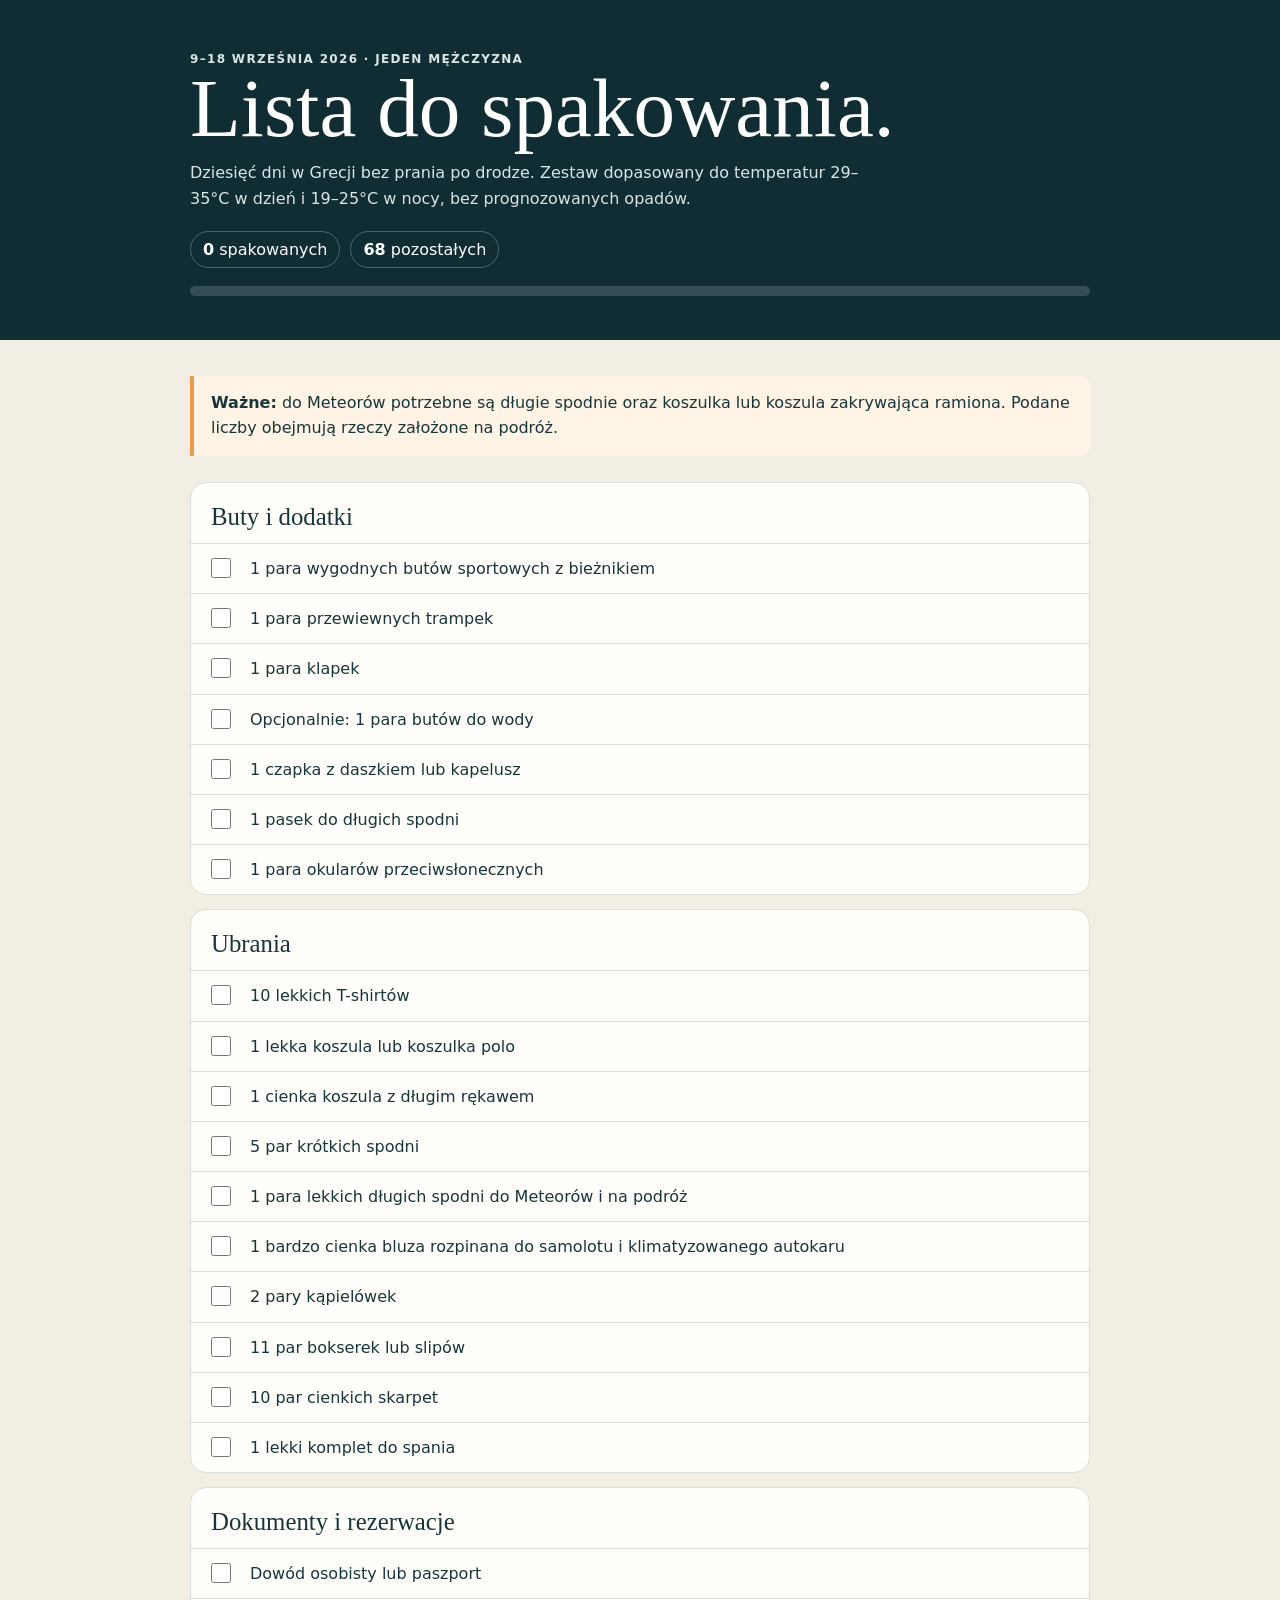
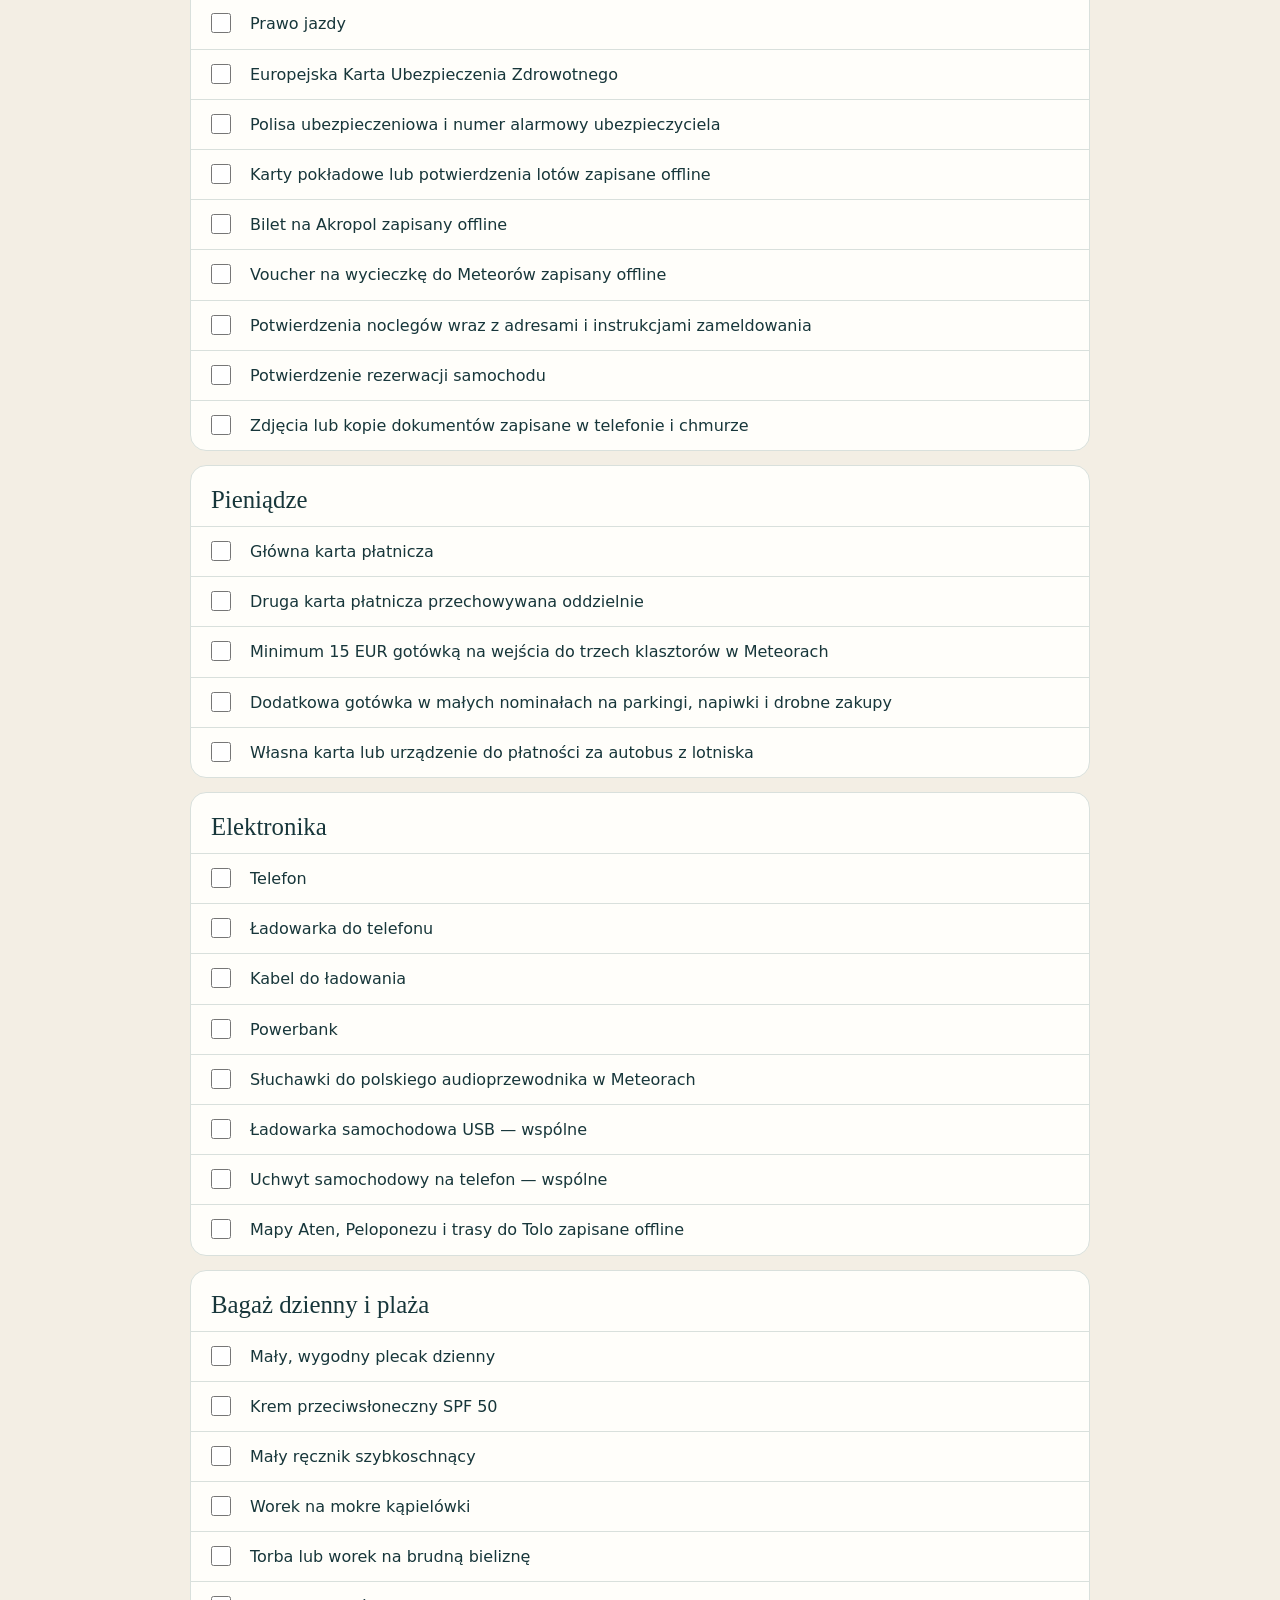
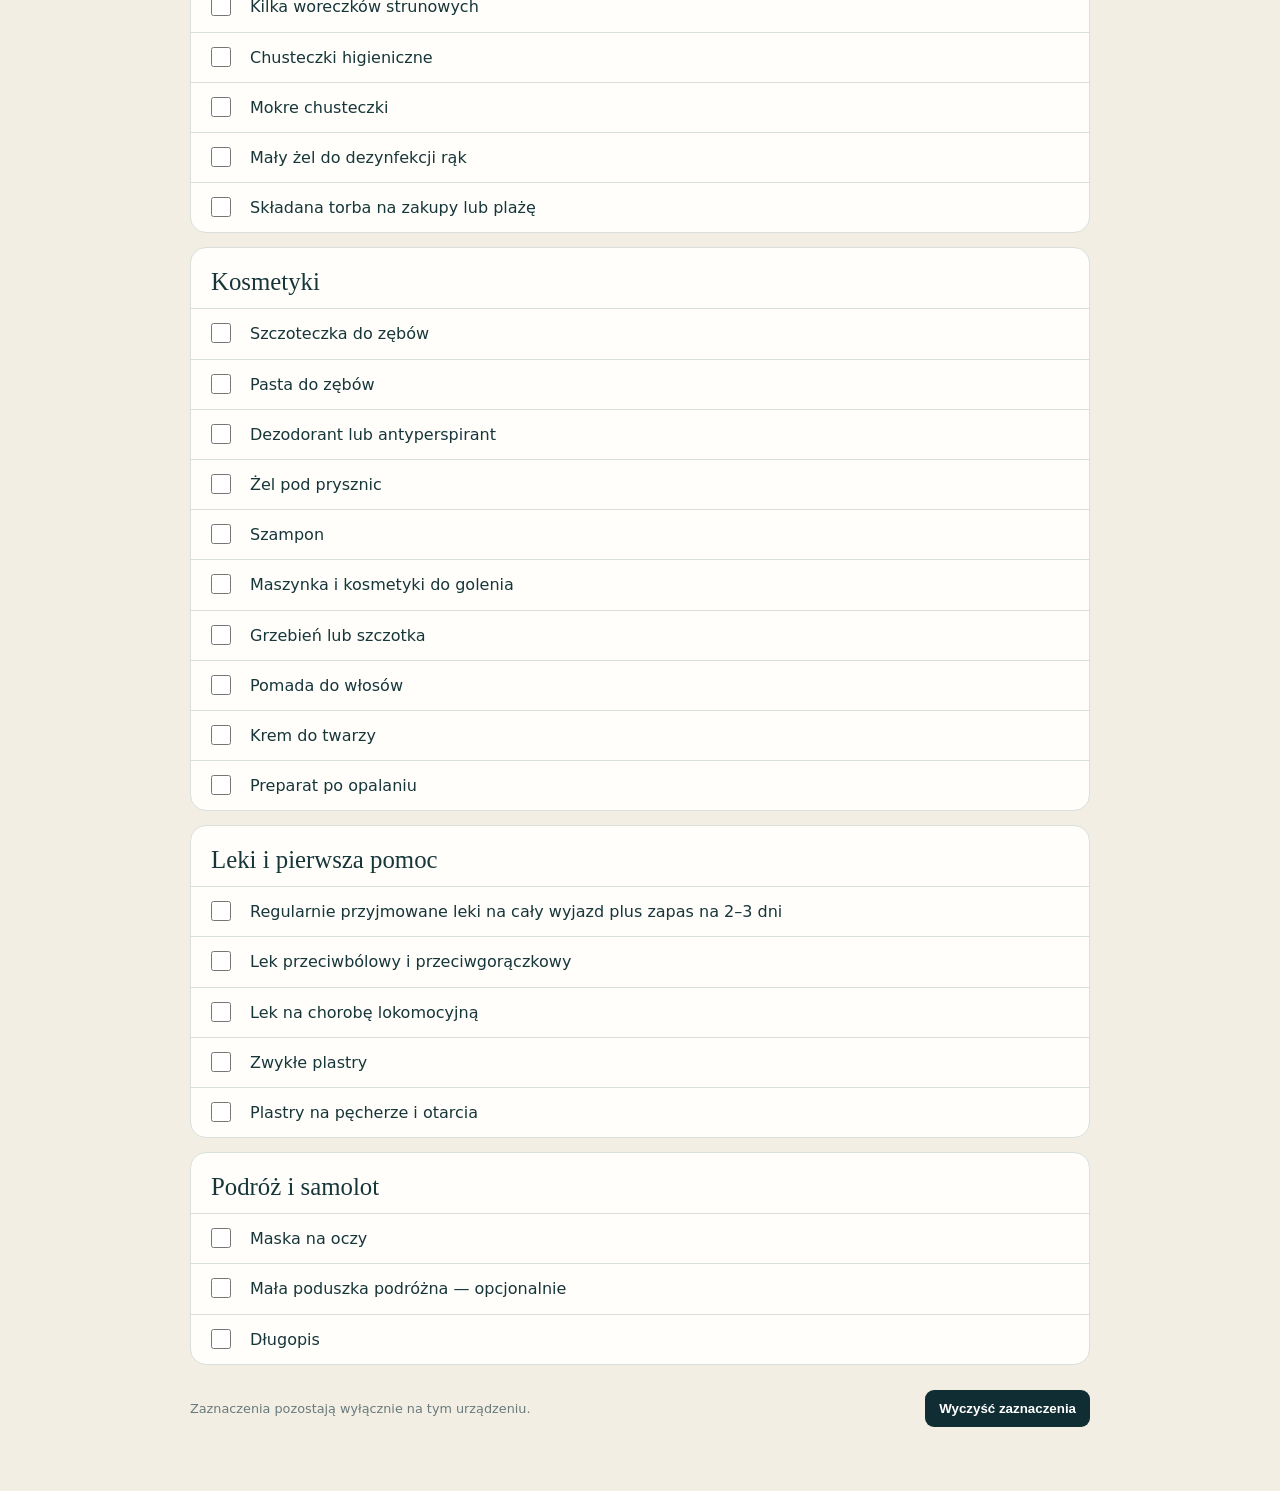
==== checklist/index.html @ 5fe6fc9a "Add private packing checklist" ====
<!doctype html>
<html lang="pl">
<head>
  <meta charset="utf-8">
  <meta name="viewport" content="width=device-width,initial-scale=1">
  <meta name="robots" content="noindex,nofollow,noarchive">
  <meta name="description" content="Prywatna checklista bagażu na podróż do Grecji we wrześniu 2026.">
  <title>Lista do spakowania | Grecja 2026</title>
  <style>
    :root{--navy:#102d33;--sea:#176f7c;--sand:#f3eee4;--sun:#ed9b45;--ink:#17363a;--muted:#687a7c;--white:#fffefa;--line:#d9e0dc;font-family:Inter,ui-sans-serif,system-ui,-apple-system,"Segoe UI",sans-serif;color:var(--ink);background:var(--sand)}
    *{box-sizing:border-box}
    body{margin:0;background:var(--sand)}
    .wrap{width:min(900px,calc(100% - 32px));margin:auto}
    .top{background:var(--navy);color:white;padding:50px 0 44px}
    .eyebrow{margin:0 0 10px;color:#bcd5d6;font-size:.75rem;font-weight:850;letter-spacing:.11em;text-transform:uppercase}
    .top h1{margin:0 0 12px;font:clamp(2.6rem,7vw,5.2rem)/.95 Georgia,serif}
    .top p{max-width:690px;margin:0;color:#d8e6e5;line-height:1.6}
    .summary{display:flex;gap:10px;flex-wrap:wrap;margin-top:20px}
    .pill{border:1px solid #ffffff44;border-radius:99px;padding:8px 12px}
    .progress{height:10px;margin-top:18px;overflow:hidden;border-radius:99px;background:#ffffff28}
    .progress span{display:block;width:0;height:100%;background:var(--sun);transition:width .25s}
    main{padding:36px 0 64px}
    .notice{margin-bottom:26px;padding:15px 17px;border-left:4px solid var(--sun);border-radius:0 10px 10px 0;background:#fff4e5;line-height:1.55}
    .group{margin:14px 0;overflow:hidden;border:1px solid var(--line);border-radius:16px;background:var(--white)}
    .group h2{margin:0;padding:20px 20px 12px;font:1.55rem Georgia,serif}
    .task{display:grid;grid-template-columns:28px 1fr;gap:11px;padding:13px 20px;border-top:1px solid var(--line);cursor:pointer}
    .task:hover{background:#f4f7f3}
    .task input{width:20px;height:20px;margin:1px 0 0;accent-color:var(--sea)}
    .task span{line-height:1.45}
    .task:has(input:checked) span{text-decoration:line-through;color:var(--muted)}
    .actions{display:flex;justify-content:space-between;align-items:center;gap:12px;margin-top:25px}
    .button{border:0;border-radius:9px;background:var(--navy);color:white;padding:11px 14px;font-weight:850;cursor:pointer}
    .muted{color:var(--muted);font-size:.8rem}
    @media(max-width:560px){.wrap{width:min(100% - 24px,900px)}.top{padding:38px 0 32px}.task{padding:13px 14px}.group h2{padding-inline:14px}.actions{align-items:flex-start;flex-direction:column}}
    @media print{.top{background:white;color:var(--ink);padding:20px 0}.top p,.progress,.actions,.notice{display:none}.group{break-inside:avoid}.task:has(input:checked) span{text-decoration:none;color:var(--ink)}}
  </style>
</head>
<body>
  <header class="top">
    <div class="wrap">
      <p class="eyebrow">9–18 września 2026 · jeden mężczyzna</p>
      <h1>Lista do spakowania.</h1>
      <p>Dziesięć dni w Grecji bez prania po drodze. Zestaw dopasowany do temperatur 29–35°C w dzień i 19–25°C w nocy, bez prognozowanych opadów.</p>
      <div class="summary" aria-live="polite">
        <span class="pill"><b id="done">0</b> spakowanych</span>
        <span class="pill"><b id="left">0</b> pozostałych</span>
      </div>
      <div class="progress" aria-hidden="true"><span id="bar"></span></div>
    </div>
  </header>
  <main>
    <div class="wrap">
      <div class="notice"><strong>Ważne:</strong> do Meteorów potrzebne są długie spodnie oraz koszulka lub koszula zakrywająca ramiona. Podane liczby obejmują rzeczy założone na podróż.</div>

      <section class="group">
        <h2>Buty i dodatki</h2>
        <label class="task"><input type="checkbox" data-task="shoes-sport"><span>1 para wygodnych butów sportowych z bieżnikiem</span></label>
        <label class="task"><input type="checkbox" data-task="shoes-canvas"><span>1 para przewiewnych trampek</span></label>
        <label class="task"><input type="checkbox" data-task="shoes-flip-flops"><span>1 para klapek</span></label>
        <label class="task"><input type="checkbox" data-task="shoes-water"><span>Opcjonalnie: 1 para butów do wody</span></label>
        <label class="task"><input type="checkbox" data-task="hat"><span>1 czapka z daszkiem lub kapelusz</span></label>
        <label class="task"><input type="checkbox" data-task="belt"><span>1 pasek do długich spodni</span></label>
        <label class="task"><input type="checkbox" data-task="sunglasses"><span>1 para okularów przeciwsłonecznych</span></label>
      </section>

      <section class="group">
        <h2>Ubrania</h2>
        <label class="task"><input type="checkbox" data-task="tshirts"><span>10 lekkich T-shirtów</span></label>
        <label class="task"><input type="checkbox" data-task="shirt-smart"><span>1 lekka koszula lub koszulka polo</span></label>
        <label class="task"><input type="checkbox" data-task="shirt-long"><span>1 cienka koszula z długim rękawem</span></label>
        <label class="task"><input type="checkbox" data-task="shorts"><span>5 par krótkich spodni</span></label>
        <label class="task"><input type="checkbox" data-task="trousers"><span>1 para lekkich długich spodni do Meteorów i na podróż</span></label>
        <label class="task"><input type="checkbox" data-task="sweatshirt"><span>1 bardzo cienka bluza rozpinana do samolotu i klimatyzowanego autokaru</span></label>
        <label class="task"><input type="checkbox" data-task="swimwear"><span>2 pary kąpielówek</span></label>
        <label class="task"><input type="checkbox" data-task="underwear"><span>11 par bokserek lub slipów</span></label>
        <label class="task"><input type="checkbox" data-task="socks"><span>10 par cienkich skarpet</span></label>
        <label class="task"><input type="checkbox" data-task="sleepwear"><span>1 lekki komplet do spania</span></label>
      </section>

      <section class="group">
        <h2>Dokumenty i rezerwacje</h2>
        <label class="task"><input type="checkbox" data-task="identity"><span>Dowód osobisty lub paszport</span></label>
        <label class="task"><input type="checkbox" data-task="driving-license"><span>Prawo jazdy</span></label>
        <label class="task"><input type="checkbox" data-task="ehic"><span>Europejska Karta Ubezpieczenia Zdrowotnego</span></label>
        <label class="task"><input type="checkbox" data-task="insurance"><span>Polisa ubezpieczeniowa i numer alarmowy ubezpieczyciela</span></label>
        <label class="task"><input type="checkbox" data-task="boarding-passes"><span>Karty pokładowe lub potwierdzenia lotów zapisane offline</span></label>
        <label class="task"><input type="checkbox" data-task="acropolis-ticket"><span>Bilet na Akropol zapisany offline</span></label>
        <label class="task"><input type="checkbox" data-task="meteora-voucher"><span>Voucher na wycieczkę do Meteorów zapisany offline</span></label>
        <label class="task"><input type="checkbox" data-task="hotels"><span>Potwierdzenia noclegów wraz z adresami i instrukcjami zameldowania</span></label>
        <label class="task"><input type="checkbox" data-task="car-booking"><span>Potwierdzenie rezerwacji samochodu</span></label>
        <label class="task"><input type="checkbox" data-task="document-copies"><span>Zdjęcia lub kopie dokumentów zapisane w telefonie i chmurze</span></label>
      </section>

      <section class="group">
        <h2>Pieniądze</h2>
        <label class="task"><input type="checkbox" data-task="payment-card"><span>Główna karta płatnicza</span></label>
        <label class="task"><input type="checkbox" data-task="backup-card"><span>Druga karta płatnicza przechowywana oddzielnie</span></label>
        <label class="task"><input type="checkbox" data-task="meteora-cash"><span>Minimum 15 EUR gotówką na wejścia do trzech klasztorów w Meteorach</span></label>
        <label class="task"><input type="checkbox" data-task="extra-cash"><span>Dodatkowa gotówka w małych nominałach na parkingi, napiwki i drobne zakupy</span></label>
        <label class="task"><input type="checkbox" data-task="own-contactless"><span>Własna karta lub urządzenie do płatności za autobus z lotniska</span></label>
      </section>

      <section class="group">
        <h2>Elektronika</h2>
        <label class="task"><input type="checkbox" data-task="phone"><span>Telefon</span></label>
        <label class="task"><input type="checkbox" data-task="phone-charger"><span>Ładowarka do telefonu</span></label>
        <label class="task"><input type="checkbox" data-task="charging-cable"><span>Kabel do ładowania</span></label>
        <label class="task"><input type="checkbox" data-task="powerbank"><span>Powerbank</span></label>
        <label class="task"><input type="checkbox" data-task="headphones"><span>Słuchawki do polskiego audioprzewodnika w Meteorach</span></label>
        <label class="task"><input type="checkbox" data-task="car-charger"><span>Ładowarka samochodowa USB — wspólne</span></label>
        <label class="task"><input type="checkbox" data-task="phone-mount"><span>Uchwyt samochodowy na telefon — wspólne</span></label>
        <label class="task"><input type="checkbox" data-task="offline-maps"><span>Mapy Aten, Peloponezu i trasy do Tolo zapisane offline</span></label>
      </section>

      <section class="group">
        <h2>Bagaż dzienny i plaża</h2>
        <label class="task"><input type="checkbox" data-task="daypack"><span>Mały, wygodny plecak dzienny</span></label>
        <label class="task"><input type="checkbox" data-task="sunscreen"><span>Krem przeciwsłoneczny SPF 50</span></label>
        <label class="task"><input type="checkbox" data-task="quick-dry-towel"><span>Mały ręcznik szybkoschnący</span></label>
        <label class="task"><input type="checkbox" data-task="wet-bag"><span>Worek na mokre kąpielówki</span></label>
        <label class="task"><input type="checkbox" data-task="laundry-bag"><span>Torba lub worek na brudną bieliznę</span></label>
        <label class="task"><input type="checkbox" data-task="zip-bags"><span>Kilka woreczków strunowych</span></label>
        <label class="task"><input type="checkbox" data-task="tissues"><span>Chusteczki higieniczne</span></label>
        <label class="task"><input type="checkbox" data-task="wet-wipes"><span>Mokre chusteczki</span></label>
        <label class="task"><input type="checkbox" data-task="hand-sanitizer"><span>Mały żel do dezynfekcji rąk</span></label>
        <label class="task"><input type="checkbox" data-task="folding-bag"><span>Składana torba na zakupy lub plażę</span></label>
      </section>

      <section class="group">
        <h2>Kosmetyki</h2>
        <label class="task"><input type="checkbox" data-task="toothbrush"><span>Szczoteczka do zębów</span></label>
        <label class="task"><input type="checkbox" data-task="toothpaste"><span>Pasta do zębów</span></label>
        <label class="task"><input type="checkbox" data-task="deodorant"><span>Dezodorant lub antyperspirant</span></label>
        <label class="task"><input type="checkbox" data-task="shower-gel"><span>Żel pod prysznic</span></label>
        <label class="task"><input type="checkbox" data-task="shampoo"><span>Szampon</span></label>
        <label class="task"><input type="checkbox" data-task="shaving"><span>Maszynka i kosmetyki do golenia</span></label>
        <label class="task"><input type="checkbox" data-task="comb"><span>Grzebień lub szczotka</span></label>
        <label class="task"><input type="checkbox" data-task="hair-pomade"><span>Pomada do włosów</span></label>
        <label class="task"><input type="checkbox" data-task="face-cream"><span>Krem do twarzy</span></label>
        <label class="task"><input type="checkbox" data-task="after-sun"><span>Preparat po opalaniu</span></label>
      </section>

      <section class="group">
        <h2>Leki i pierwsza pomoc</h2>
        <label class="task"><input type="checkbox" data-task="regular-medication"><span>Regularnie przyjmowane leki na cały wyjazd plus zapas na 2–3 dni</span></label>
        <label class="task"><input type="checkbox" data-task="painkillers"><span>Lek przeciwbólowy i przeciwgorączkowy</span></label>
        <label class="task"><input type="checkbox" data-task="motion-sickness"><span>Lek na chorobę lokomocyjną</span></label>
        <label class="task"><input type="checkbox" data-task="plasters"><span>Zwykłe plastry</span></label>
        <label class="task"><input type="checkbox" data-task="blister-plasters"><span>Plastry na pęcherze i otarcia</span></label>
      </section>

      <section class="group">
        <h2>Podróż i samolot</h2>
        <label class="task"><input type="checkbox" data-task="eye-mask"><span>Maska na oczy</span></label>
        <label class="task"><input type="checkbox" data-task="travel-pillow"><span>Mała poduszka podróżna — opcjonalnie</span></label>
        <label class="task"><input type="checkbox" data-task="pen"><span>Długopis</span></label>
      </section>

      <div class="actions">
        <span class="muted">Zaznaczenia pozostają wyłącznie na tym urządzeniu.</span>
        <button class="button" id="reset" type="button">Wyczyść zaznaczenia</button>
      </div>
    </div>
  </main>
  <script>
    const boxes=[...document.querySelectorAll('[data-task]')];
    const key='greece-2026-private-packing-v1';
    let saved={};
    try{const parsed=JSON.parse(localStorage.getItem(key)||'{}');if(parsed&&typeof parsed==='object'&&!Array.isArray(parsed))saved=parsed}catch{}
    boxes.forEach(box=>{box.checked=!!saved[box.dataset.task];box.addEventListener('change',save)});
    function save(){saved=Object.fromEntries(boxes.map(box=>[box.dataset.task,box.checked]));try{localStorage.setItem(key,JSON.stringify(saved))}catch{}render()}
    function render(){const done=boxes.filter(box=>box.checked).length;document.querySelector('#done').textContent=done;document.querySelector('#left').textContent=boxes.length-done;document.querySelector('#bar').style.width=`${boxes.length?done/boxes.length*100:0}%`}
    document.querySelector('#reset').addEventListener('click',()=>{if(!confirm('Wyczyścić wszystkie zaznaczenia?'))return;boxes.forEach(box=>box.checked=false);save()});
    render();
  </script>
</body>
</html>
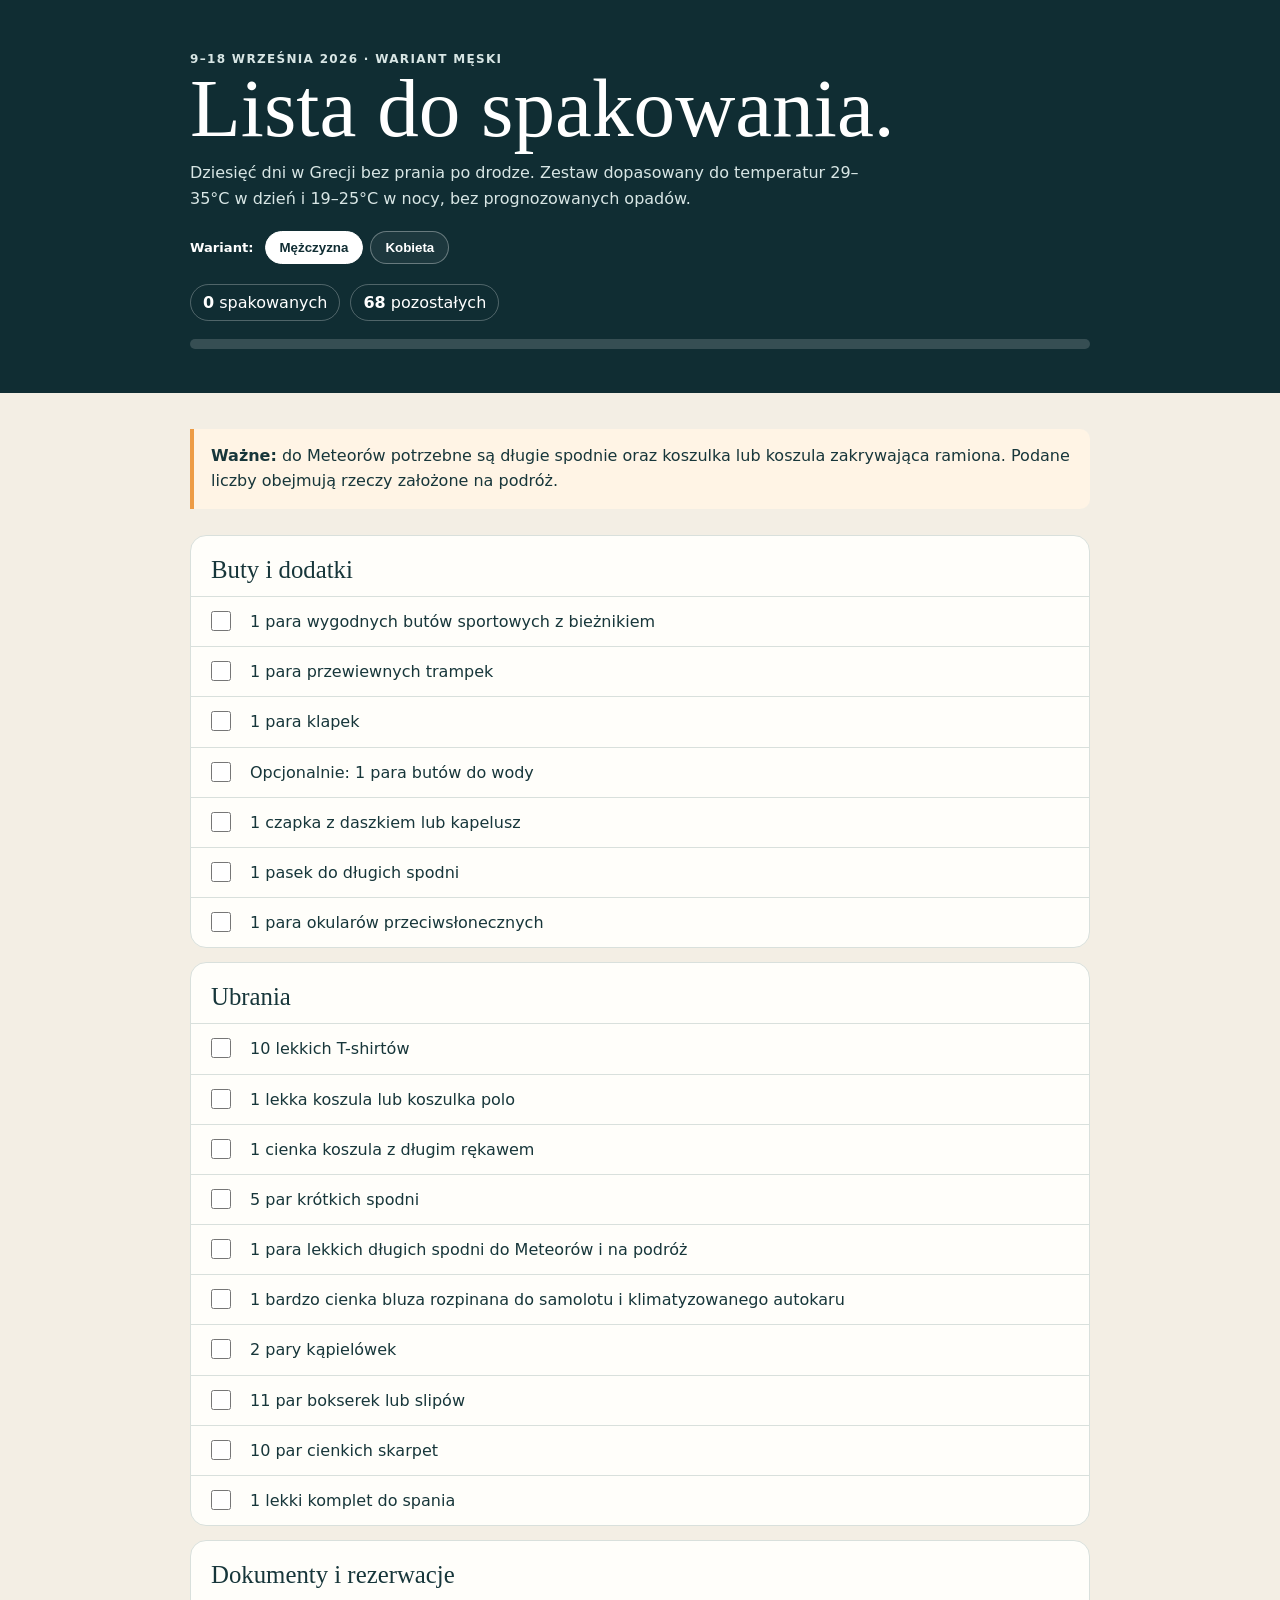
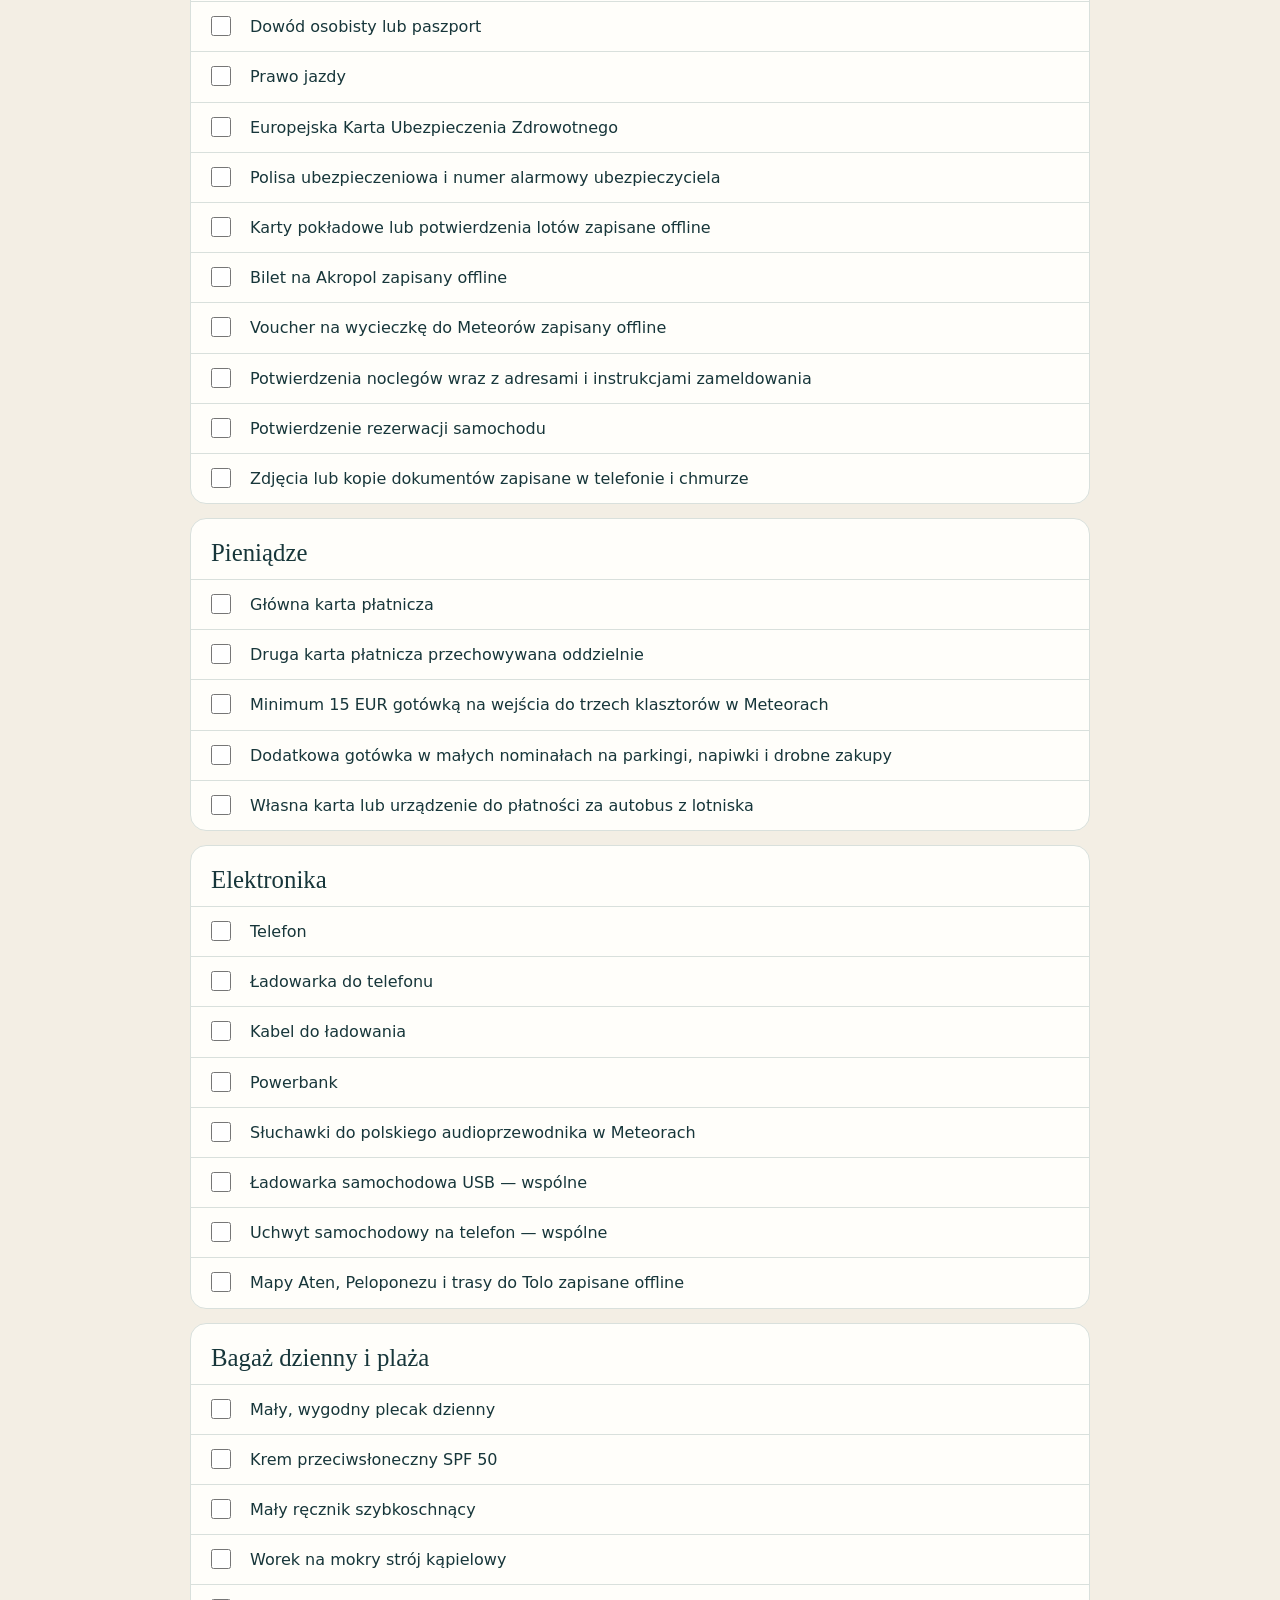
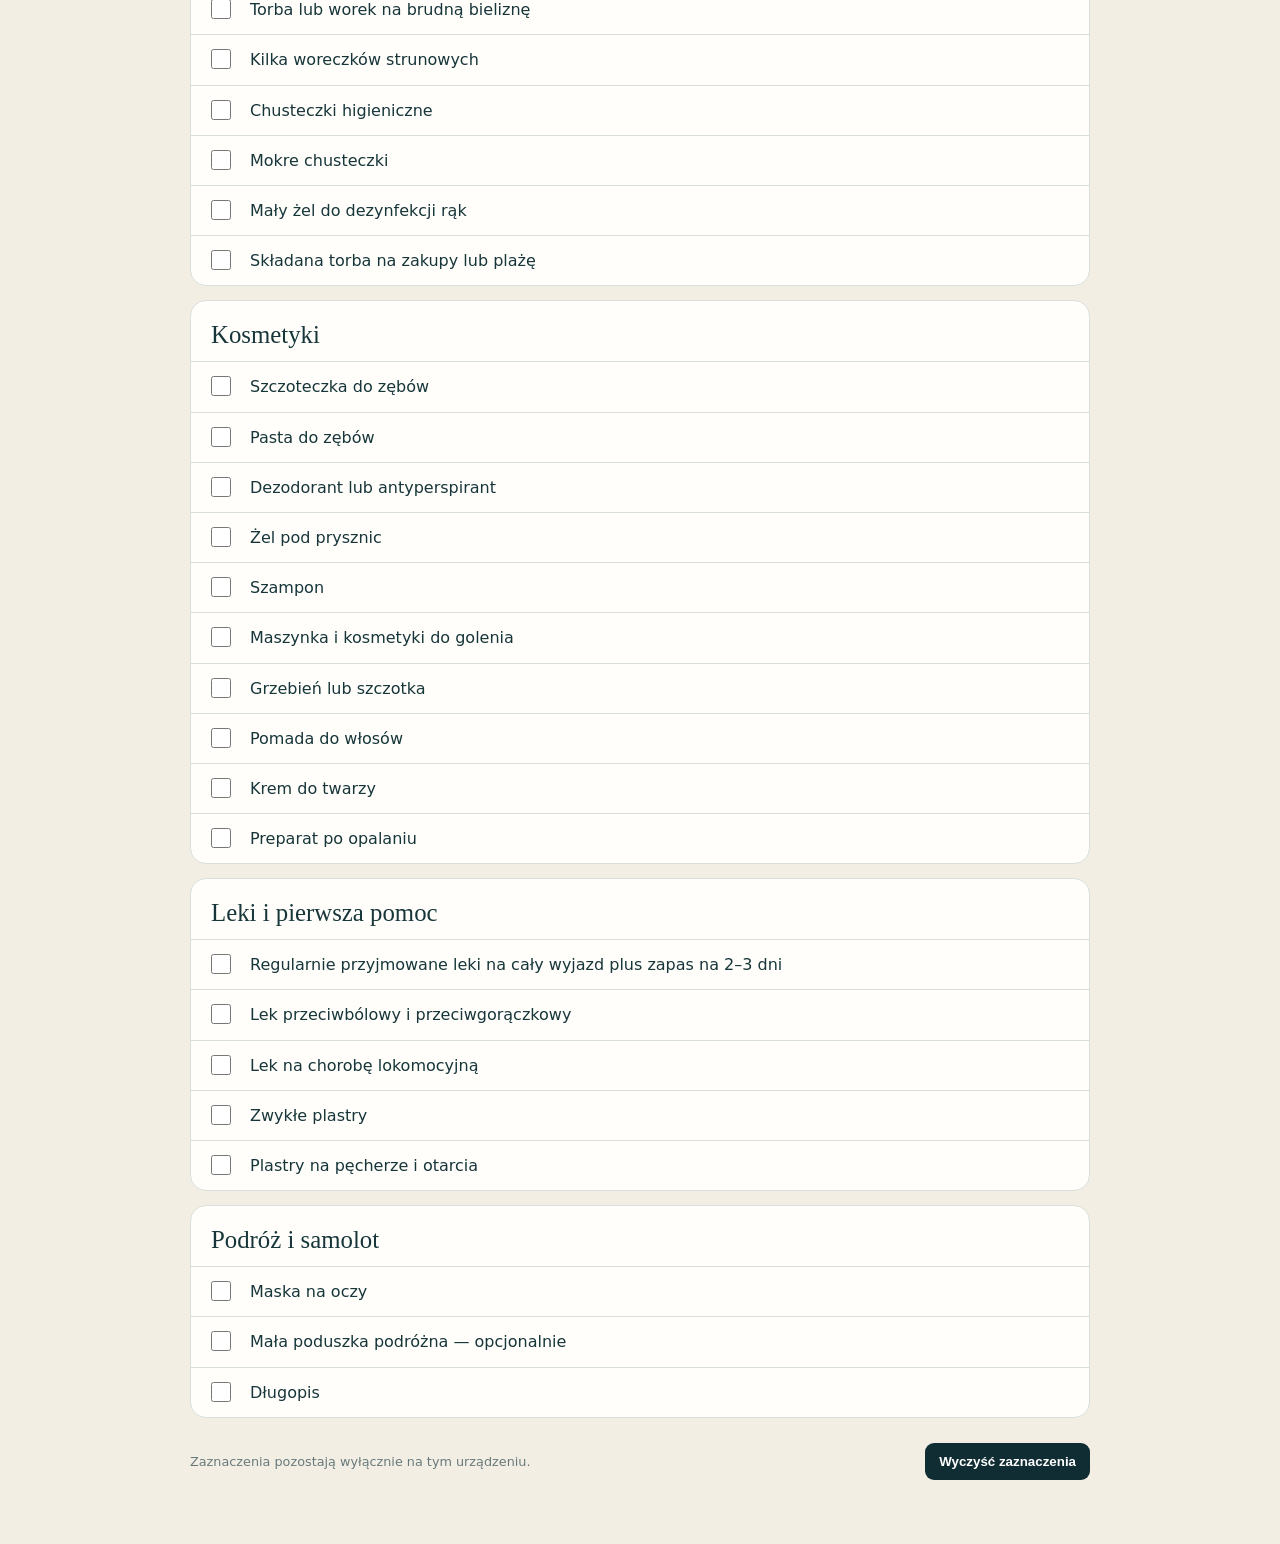
==== commit 75e310b9: "Add packing checklist variants" ====
--- a/checklist/index.html
+++ b/checklist/index.html
@@ -15,6 +15,11 @@
     .eyebrow{margin:0 0 10px;color:#bcd5d6;font-size:.75rem;font-weight:850;letter-spacing:.11em;text-transform:uppercase}
     .top h1{margin:0 0 12px;font:clamp(2.6rem,7vw,5.2rem)/.95 Georgia,serif}
     .top p{max-width:690px;margin:0;color:#d8e6e5;line-height:1.6}
+    .variant-picker{display:flex;align-items:center;gap:7px;flex-wrap:wrap;margin-top:20px}
+    .variant-picker strong{margin-right:4px;font-size:.82rem}
+    .variant-button{border:1px solid #ffffff55;border-radius:99px;background:#ffffff0e;color:white;padding:8px 14px;font-weight:850;cursor:pointer}
+    .variant-button[aria-pressed="true"]{border-color:white;background:white;color:var(--navy)}
+    .variant-button:hover,.variant-button:focus-visible{border-color:white;outline:0}
     .summary{display:flex;gap:10px;flex-wrap:wrap;margin-top:20px}
     .pill{border:1px solid #ffffff44;border-radius:99px;padding:8px 12px}
     .progress{height:10px;margin-top:18px;overflow:hidden;border-radius:99px;background:#ffffff28}
@@ -31,16 +36,21 @@
     .actions{display:flex;justify-content:space-between;align-items:center;gap:12px;margin-top:25px}
     .button{border:0;border-radius:9px;background:var(--navy);color:white;padding:11px 14px;font-weight:850;cursor:pointer}
     .muted{color:var(--muted);font-size:.8rem}
-    @media(max-width:560px){.wrap{width:min(100% - 24px,900px)}.top{padding:38px 0 32px}.task{padding:13px 14px}.group h2{padding-inline:14px}.actions{align-items:flex-start;flex-direction:column}}
-    @media print{.top{background:white;color:var(--ink);padding:20px 0}.top p,.progress,.actions,.notice{display:none}.group{break-inside:avoid}.task:has(input:checked) span{text-decoration:none;color:var(--ink)}}
+    @media(max-width:560px){.wrap{width:min(100% - 24px,900px)}.top{padding:38px 0 32px}.variant-picker{margin-top:16px}.task{padding:13px 14px}.group h2{padding-inline:14px}.actions{align-items:flex-start;flex-direction:column}}
+    @media print{.top{background:white;color:var(--ink);padding:20px 0}.top p,.variant-picker,.progress,.actions,.notice{display:none}.group{break-inside:avoid}.task:has(input:checked) span{text-decoration:none;color:var(--ink)}}
   </style>
 </head>
 <body>
   <header class="top">
     <div class="wrap">
-      <p class="eyebrow">9–18 września 2026 · jeden mężczyzna</p>
+      <p class="eyebrow">9–18 września 2026 · <span id="variant-name">wariant męski</span></p>
       <h1>Lista do spakowania.</h1>
       <p>Dziesięć dni w Grecji bez prania po drodze. Zestaw dopasowany do temperatur 29–35°C w dzień i 19–25°C w nocy, bez prognozowanych opadów.</p>
+      <div class="variant-picker" role="group" aria-label="Wariant checklisty">
+        <strong>Wariant:</strong>
+        <button class="variant-button" type="button" data-select-variant="man" aria-pressed="true">Mężczyzna</button>
+        <button class="variant-button" type="button" data-select-variant="woman" aria-pressed="false">Kobieta</button>
+      </div>
       <div class="summary" aria-live="polite">
         <span class="pill"><b id="done">0</b> spakowanych</span>
         <span class="pill"><b id="left">0</b> pozostałych</span>
@@ -50,9 +60,9 @@
   </header>
   <main>
     <div class="wrap">
-      <div class="notice"><strong>Ważne:</strong> do Meteorów potrzebne są długie spodnie oraz koszulka lub koszula zakrywająca ramiona. Podane liczby obejmują rzeczy założone na podróż.</div>
-
-      <section class="group">
+      <div class="notice" id="variant-notice"><strong>Ważne:</strong> do Meteorów potrzebne są długie spodnie oraz koszulka lub koszula zakrywająca ramiona. Podane liczby obejmują rzeczy założone na podróż.</div>
+
+      <section class="group" data-variant="man">
         <h2>Buty i dodatki</h2>
         <label class="task"><input type="checkbox" data-task="shoes-sport"><span>1 para wygodnych butów sportowych z bieżnikiem</span></label>
         <label class="task"><input type="checkbox" data-task="shoes-canvas"><span>1 para przewiewnych trampek</span></label>
@@ -63,7 +73,7 @@
         <label class="task"><input type="checkbox" data-task="sunglasses"><span>1 para okularów przeciwsłonecznych</span></label>
       </section>
 
-      <section class="group">
+      <section class="group" data-variant="man">
         <h2>Ubrania</h2>
         <label class="task"><input type="checkbox" data-task="tshirts"><span>10 lekkich T-shirtów</span></label>
         <label class="task"><input type="checkbox" data-task="shirt-smart"><span>1 lekka koszula lub koszulka polo</span></label>
@@ -77,6 +87,34 @@
         <label class="task"><input type="checkbox" data-task="sleepwear"><span>1 lekki komplet do spania</span></label>
       </section>
 
+      <section class="group" data-variant="woman" hidden>
+        <h2>Buty i dodatki</h2>
+        <label class="task"><input type="checkbox" data-task="shoes-sport"><span>1 para wygodnych butów sportowych z bieżnikiem</span></label>
+        <label class="task"><input type="checkbox" data-task="shoes-light"><span>1 para lekkich butów miejskich lub sandałów zapinanych z tyłu</span></label>
+        <label class="task"><input type="checkbox" data-task="shoes-flip-flops"><span>1 para klapek</span></label>
+        <label class="task"><input type="checkbox" data-task="shoes-water"><span>Opcjonalnie: 1 para butów do wody</span></label>
+        <label class="task"><input type="checkbox" data-task="hat"><span>1 czapka z daszkiem lub kapelusz</span></label>
+        <label class="task"><input type="checkbox" data-task="sunglasses"><span>1 para okularów przeciwsłonecznych</span></label>
+        <label class="task"><input type="checkbox" data-task="scarf"><span>1 duża lekka chusta lub pareo na plażę i do klasztorów</span></label>
+      </section>
+
+      <section class="group" data-variant="woman" hidden>
+        <h2>Ubrania</h2>
+        <label class="task"><input type="checkbox" data-task="tops"><span>8 lekkich T-shirtów lub topów</span></label>
+        <label class="task"><input type="checkbox" data-task="blouse-smart"><span>1 lekka bluzka lub koszula na kolację</span></label>
+        <label class="task"><input type="checkbox" data-task="shirt-long"><span>1 cienka koszula z długim rękawem</span></label>
+        <label class="task"><input type="checkbox" data-task="shorts"><span>3 pary krótkich spodni</span></label>
+        <label class="task"><input type="checkbox" data-task="summer-dress"><span>1 lekka sukienka letnia</span></label>
+        <label class="task"><input type="checkbox" data-task="trousers"><span>1 para lekkich długich spodni</span></label>
+        <label class="task"><input type="checkbox" data-task="long-skirt"><span>1 lekka spódnica za kolano do klasztorów w Meteorach</span></label>
+        <label class="task"><input type="checkbox" data-task="cardigan"><span>1 bardzo cienki kardigan lub bluza do samolotu i klimatyzowanego autokaru</span></label>
+        <label class="task"><input type="checkbox" data-task="swimwear"><span>2 stroje kąpielowe</span></label>
+        <label class="task"><input type="checkbox" data-task="underwear"><span>11 par majtek</span></label>
+        <label class="task"><input type="checkbox" data-task="bras"><span>4 biustonosze, w tym 1 sportowy</span></label>
+        <label class="task"><input type="checkbox" data-task="socks"><span>10 par cienkich skarpet</span></label>
+        <label class="task"><input type="checkbox" data-task="sleepwear"><span>1 lekki komplet do spania</span></label>
+      </section>
+
       <section class="group">
         <h2>Dokumenty i rezerwacje</h2>
         <label class="task"><input type="checkbox" data-task="identity"><span>Dowód osobisty lub paszport</span></label>
@@ -117,7 +155,7 @@
         <label class="task"><input type="checkbox" data-task="daypack"><span>Mały, wygodny plecak dzienny</span></label>
         <label class="task"><input type="checkbox" data-task="sunscreen"><span>Krem przeciwsłoneczny SPF 50</span></label>
         <label class="task"><input type="checkbox" data-task="quick-dry-towel"><span>Mały ręcznik szybkoschnący</span></label>
-        <label class="task"><input type="checkbox" data-task="wet-bag"><span>Worek na mokre kąpielówki</span></label>
+        <label class="task"><input type="checkbox" data-task="wet-bag"><span>Worek na mokry strój kąpielowy</span></label>
         <label class="task"><input type="checkbox" data-task="laundry-bag"><span>Torba lub worek na brudną bieliznę</span></label>
         <label class="task"><input type="checkbox" data-task="zip-bags"><span>Kilka woreczków strunowych</span></label>
         <label class="task"><input type="checkbox" data-task="tissues"><span>Chusteczki higieniczne</span></label>
@@ -126,7 +164,7 @@
         <label class="task"><input type="checkbox" data-task="folding-bag"><span>Składana torba na zakupy lub plażę</span></label>
       </section>
 
-      <section class="group">
+      <section class="group" data-variant="man">
         <h2>Kosmetyki</h2>
         <label class="task"><input type="checkbox" data-task="toothbrush"><span>Szczoteczka do zębów</span></label>
         <label class="task"><input type="checkbox" data-task="toothpaste"><span>Pasta do zębów</span></label>
@@ -140,6 +178,24 @@
         <label class="task"><input type="checkbox" data-task="after-sun"><span>Preparat po opalaniu</span></label>
       </section>
 
+      <section class="group" data-variant="woman" hidden>
+        <h2>Kosmetyki</h2>
+        <label class="task"><input type="checkbox" data-task="toothbrush"><span>Szczoteczka do zębów</span></label>
+        <label class="task"><input type="checkbox" data-task="toothpaste"><span>Pasta do zębów</span></label>
+        <label class="task"><input type="checkbox" data-task="deodorant"><span>Dezodorant lub antyperspirant</span></label>
+        <label class="task"><input type="checkbox" data-task="shower-gel"><span>Żel pod prysznic</span></label>
+        <label class="task"><input type="checkbox" data-task="shampoo"><span>Szampon</span></label>
+        <label class="task"><input type="checkbox" data-task="conditioner"><span>Odżywka do włosów</span></label>
+        <label class="task"><input type="checkbox" data-task="shaving"><span>Maszynka do golenia</span></label>
+        <label class="task"><input type="checkbox" data-task="hairbrush"><span>Szczotka lub grzebień</span></label>
+        <label class="task"><input type="checkbox" data-task="hair-accessories"><span>Gumki i spinki do włosów</span></label>
+        <label class="task"><input type="checkbox" data-task="face-cleanser"><span>Kosmetyk do mycia lub demakijażu twarzy</span></label>
+        <label class="task"><input type="checkbox" data-task="face-cream"><span>Krem do twarzy</span></label>
+        <label class="task"><input type="checkbox" data-task="makeup"><span>Używane kosmetyki do makijażu</span></label>
+        <label class="task"><input type="checkbox" data-task="hygiene-products"><span>Środki higieniczne potrzebne podczas wyjazdu</span></label>
+        <label class="task"><input type="checkbox" data-task="after-sun"><span>Preparat po opalaniu</span></label>
+      </section>
+
       <section class="group">
         <h2>Leki i pierwsza pomoc</h2>
         <label class="task"><input type="checkbox" data-task="regular-medication"><span>Regularnie przyjmowane leki na cały wyjazd plus zapas na 2–3 dni</span></label>
@@ -164,14 +220,25 @@
   </main>
   <script>
     const boxes=[...document.querySelectorAll('[data-task]')];
-    const key='greece-2026-private-packing-v1';
-    let saved={};
-    try{const parsed=JSON.parse(localStorage.getItem(key)||'{}');if(parsed&&typeof parsed==='object'&&!Array.isArray(parsed))saved=parsed}catch{}
-    boxes.forEach(box=>{box.checked=!!saved[box.dataset.task];box.addEventListener('change',save)});
-    function save(){saved=Object.fromEntries(boxes.map(box=>[box.dataset.task,box.checked]));try{localStorage.setItem(key,JSON.stringify(saved))}catch{}render()}
-    function render(){const done=boxes.filter(box=>box.checked).length;document.querySelector('#done').textContent=done;document.querySelector('#left').textContent=boxes.length-done;document.querySelector('#bar').style.width=`${boxes.length?done/boxes.length*100:0}%`}
-    document.querySelector('#reset').addEventListener('click',()=>{if(!confirm('Wyczyścić wszystkie zaznaczenia?'))return;boxes.forEach(box=>box.checked=false);save()});
-    render();
+    const variantSections=[...document.querySelectorAll('[data-variant]')];
+    const variantButtons=[...document.querySelectorAll('[data-select-variant]')];
+    const storageKeys={man:'greece-2026-private-packing-v1',woman:'greece-2026-private-packing-woman-v1'};
+    const variantKey='greece-2026-private-packing-variant-v1';
+    const notices={
+      man:'<strong>Ważne:</strong> do Meteorów potrzebne są długie spodnie oraz koszulka lub koszula zakrywająca ramiona. Podane liczby obejmują rzeczy założone na podróż.',
+      woman:'<strong>Ważne:</strong> do klasztorów w Meteorach potrzebne są zakryte ramiona oraz spódnica lub sukienka sięgająca za kolano. Lekka chusta lub pareo będzie dodatkowym zabezpieczeniem. Podane liczby obejmują rzeczy założone na podróż.'
+    };
+    let variant='man';
+    try{const stored=localStorage.getItem(variantKey);if(stored==='man'||stored==='woman')variant=stored}catch{}
+    function activeBoxes(){return boxes.filter(box=>{const section=box.closest('[data-variant]');return !section||section.dataset.variant===variant})}
+    function readSaved(){try{const parsed=JSON.parse(localStorage.getItem(storageKeys[variant])||'{}');return parsed&&typeof parsed==='object'&&!Array.isArray(parsed)?parsed:{}}catch{return {}}}
+    function save(){const saved=Object.fromEntries(activeBoxes().map(box=>[box.dataset.task,box.checked]));try{localStorage.setItem(storageKeys[variant],JSON.stringify(saved))}catch{}renderProgress()}
+    function renderProgress(){const current=activeBoxes(),done=current.filter(box=>box.checked).length;document.querySelector('#done').textContent=done;document.querySelector('#left').textContent=current.length-done;document.querySelector('#bar').style.width=`${current.length?done/current.length*100:0}%`}
+    function showVariant(next){variant=next;variantSections.forEach(section=>section.hidden=section.dataset.variant!==variant);variantButtons.forEach(button=>button.setAttribute('aria-pressed',String(button.dataset.selectVariant===variant)));document.querySelector('#variant-name').textContent=variant==='man'?'wariant męski':'wariant kobiecy';document.querySelector('#variant-notice').innerHTML=notices[variant];const saved=readSaved();activeBoxes().forEach(box=>box.checked=!!saved[box.dataset.task]);try{localStorage.setItem(variantKey,variant)}catch{}renderProgress()}
+    boxes.forEach(box=>box.addEventListener('change',save));
+    variantButtons.forEach(button=>button.addEventListener('click',()=>showVariant(button.dataset.selectVariant)));
+    document.querySelector('#reset').addEventListener('click',()=>{if(!confirm(`Wyczyścić zaznaczenia wariantu ${variant==='man'?'męskiego':'kobiecego'}?`))return;activeBoxes().forEach(box=>box.checked=false);save()});
+    showVariant(variant);
   </script>
 </body>
 </html>
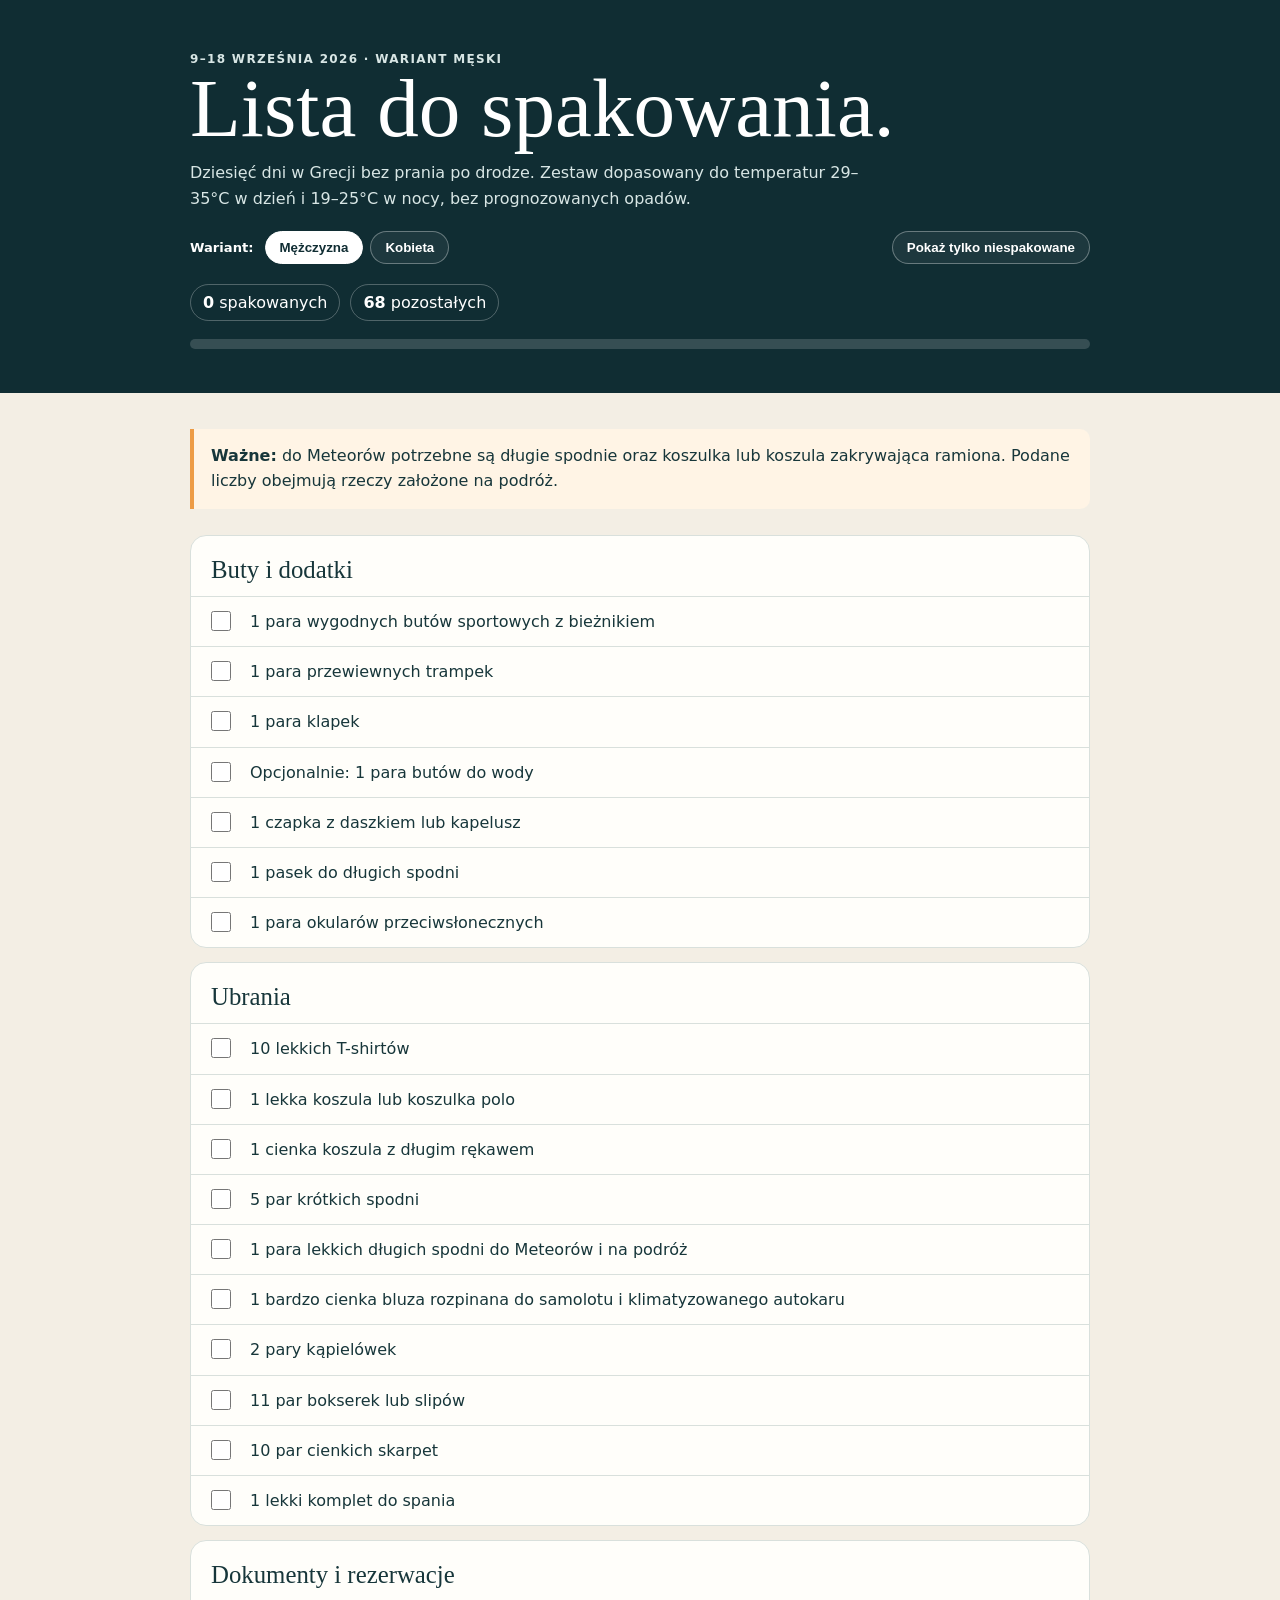
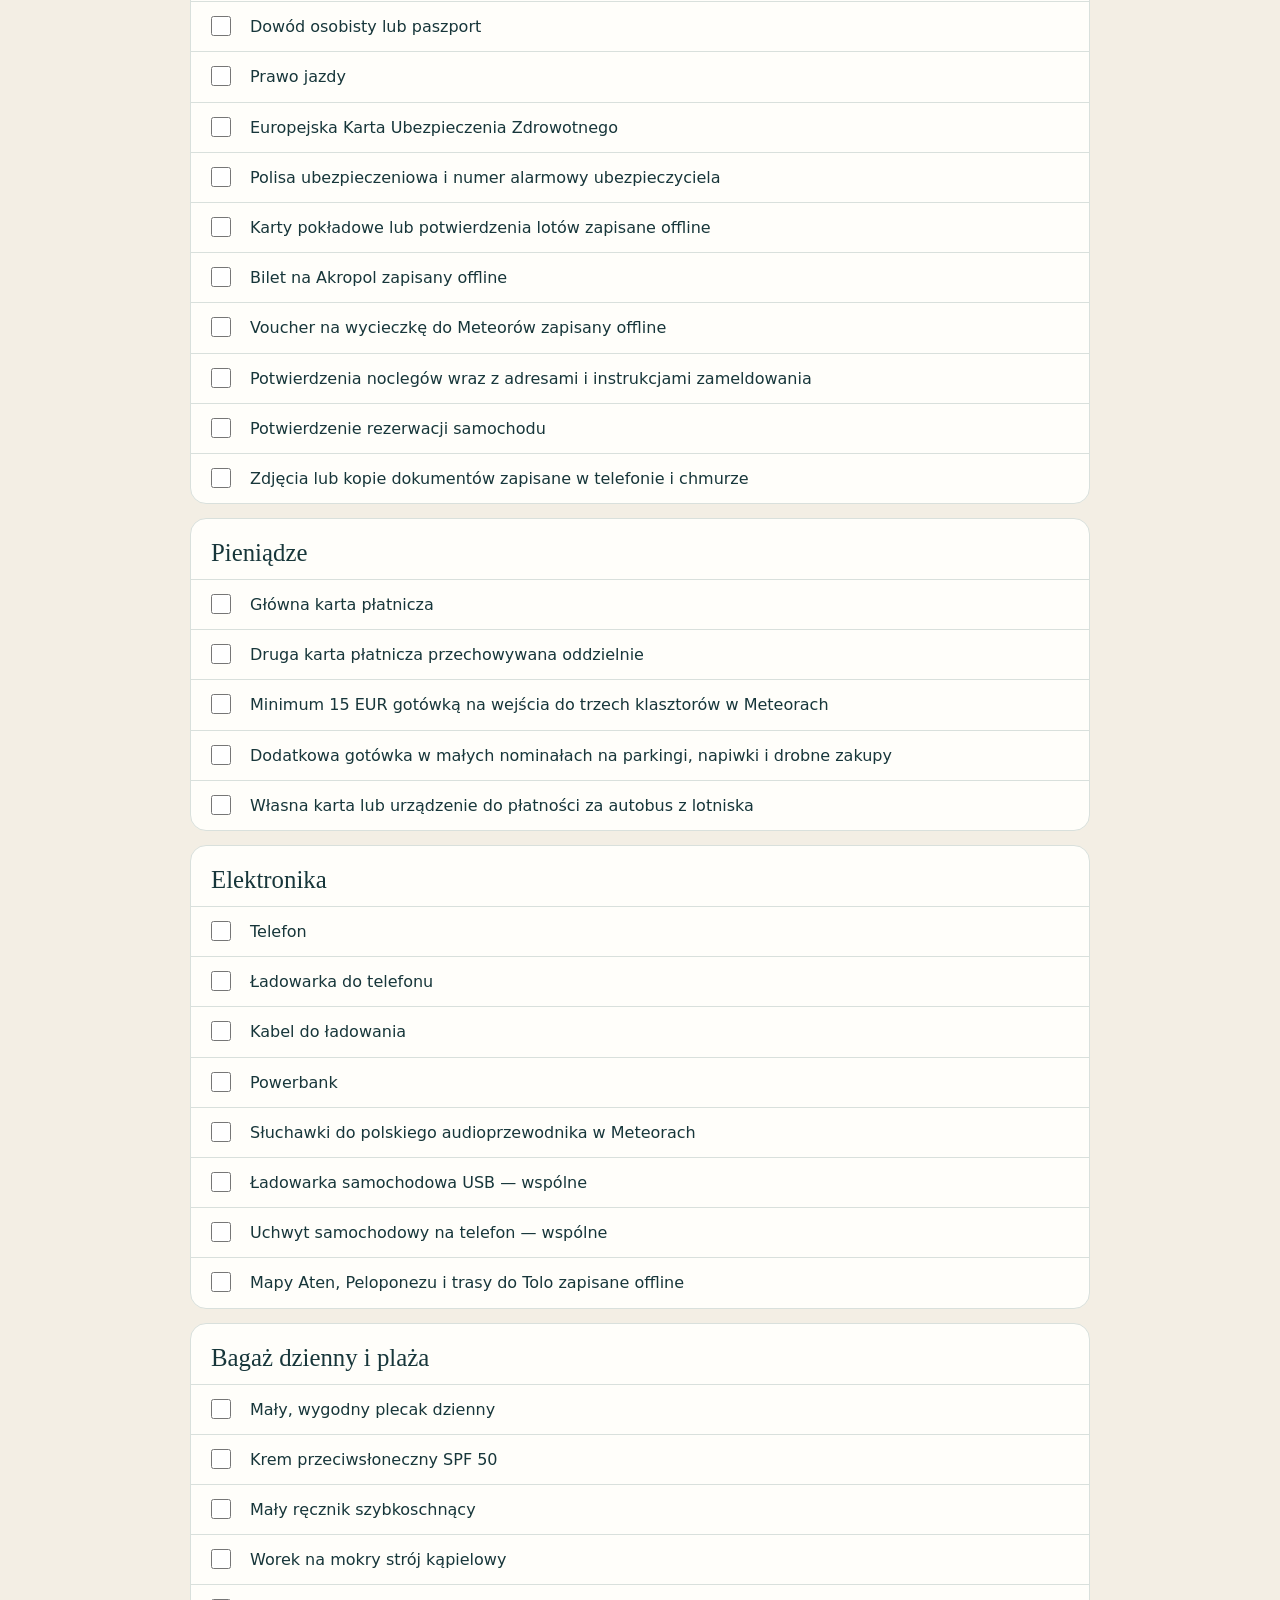
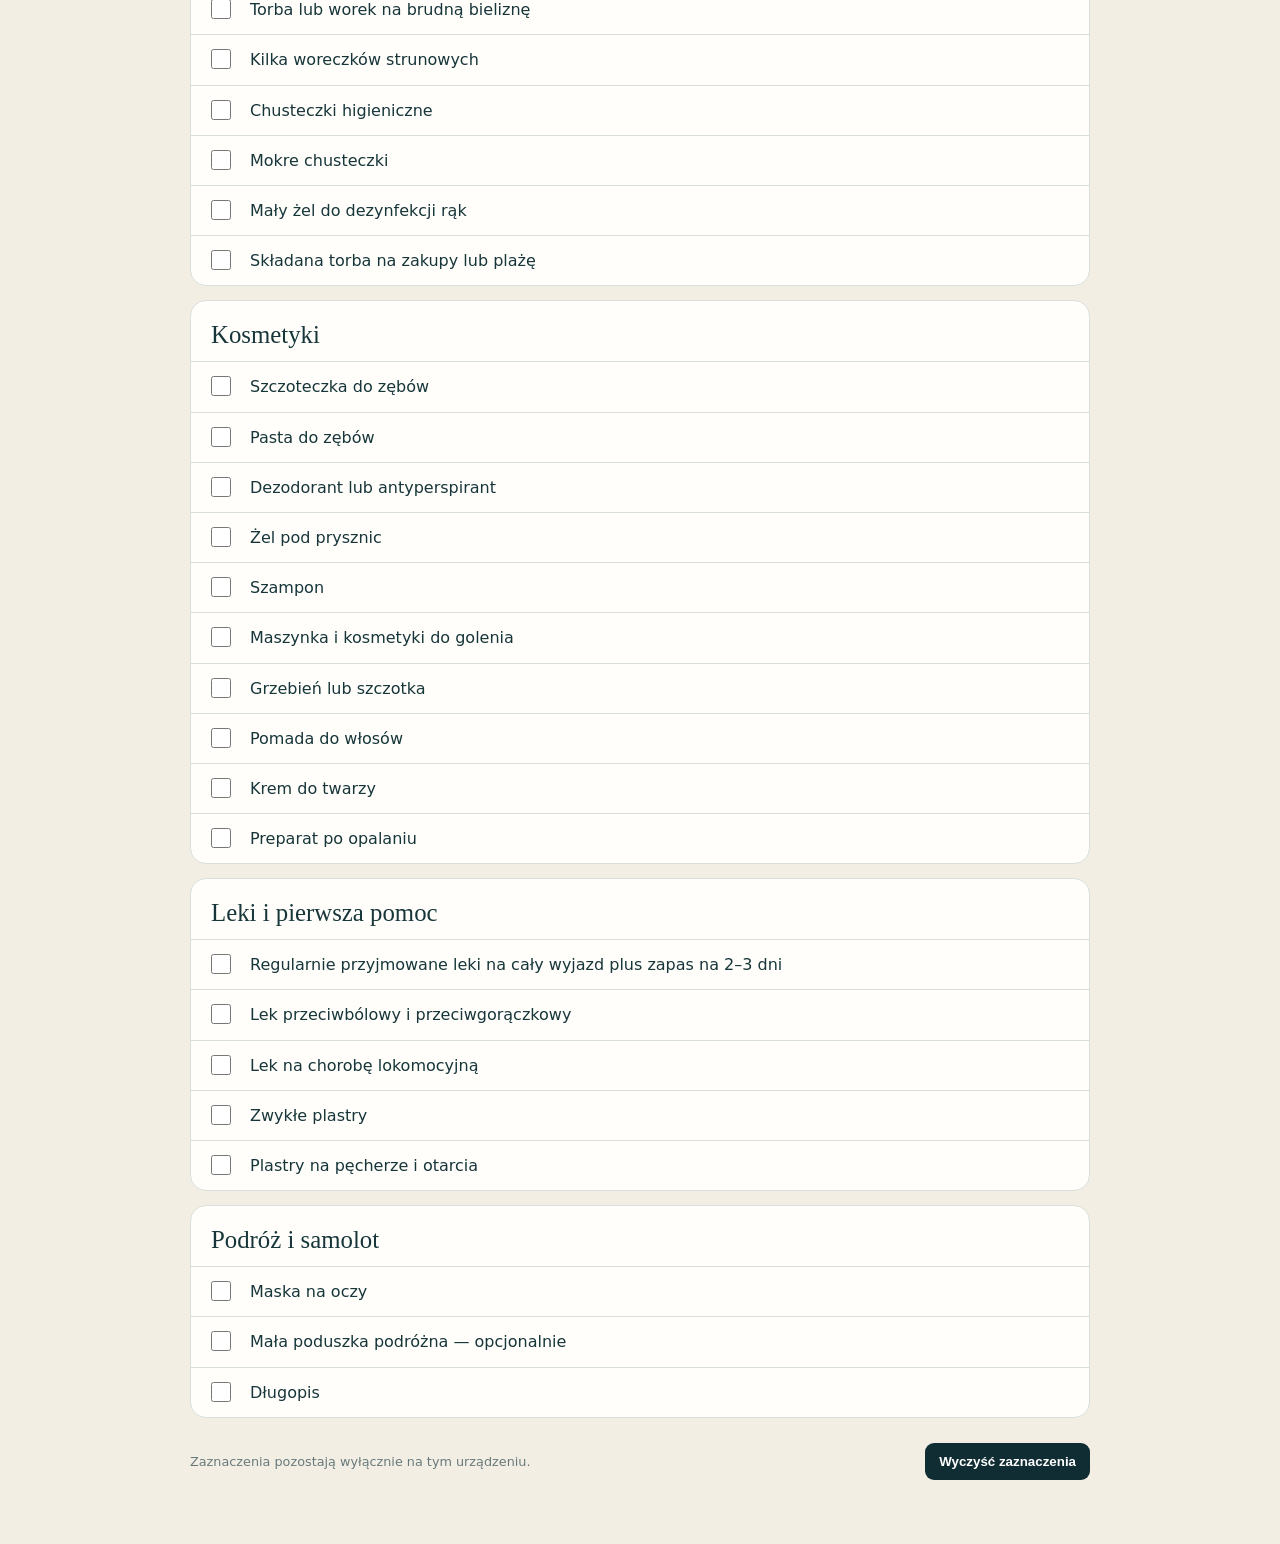
==== commit 3699afdf: "Add unpacked items filter" ====
--- a/checklist/index.html
+++ b/checklist/index.html
@@ -15,17 +15,20 @@
     .eyebrow{margin:0 0 10px;color:#bcd5d6;font-size:.75rem;font-weight:850;letter-spacing:.11em;text-transform:uppercase}
     .top h1{margin:0 0 12px;font:clamp(2.6rem,7vw,5.2rem)/.95 Georgia,serif}
     .top p{max-width:690px;margin:0;color:#d8e6e5;line-height:1.6}
-    .variant-picker{display:flex;align-items:center;gap:7px;flex-wrap:wrap;margin-top:20px}
+    .controls{display:flex;align-items:center;gap:10px;flex-wrap:wrap;margin-top:20px}
+    .variant-picker{display:flex;align-items:center;gap:7px;flex-wrap:wrap}
     .variant-picker strong{margin-right:4px;font-size:.82rem}
-    .variant-button{border:1px solid #ffffff55;border-radius:99px;background:#ffffff0e;color:white;padding:8px 14px;font-weight:850;cursor:pointer}
-    .variant-button[aria-pressed="true"]{border-color:white;background:white;color:var(--navy)}
-    .variant-button:hover,.variant-button:focus-visible{border-color:white;outline:0}
+    .variant-button,.filter-button{border:1px solid #ffffff55;border-radius:99px;background:#ffffff0e;color:white;padding:8px 14px;font-weight:850;cursor:pointer}
+    .variant-button[aria-pressed="true"],.filter-button[aria-pressed="true"]{border-color:white;background:white;color:var(--navy)}
+    .variant-button:hover,.variant-button:focus-visible,.filter-button:hover,.filter-button:focus-visible{border-color:white;outline:0}
+    .filter-button{margin-left:auto}
     .summary{display:flex;gap:10px;flex-wrap:wrap;margin-top:20px}
     .pill{border:1px solid #ffffff44;border-radius:99px;padding:8px 12px}
     .progress{height:10px;margin-top:18px;overflow:hidden;border-radius:99px;background:#ffffff28}
     .progress span{display:block;width:0;height:100%;background:var(--sun);transition:width .25s}
     main{padding:36px 0 64px}
     .notice{margin-bottom:26px;padding:15px 17px;border-left:4px solid var(--sun);border-radius:0 10px 10px 0;background:#fff4e5;line-height:1.55}
+    .empty{margin:26px 0;padding:24px;border:1px solid var(--line);border-radius:16px;background:var(--white);text-align:center;font:1.35rem Georgia,serif}
     .group{margin:14px 0;overflow:hidden;border:1px solid var(--line);border-radius:16px;background:var(--white)}
     .group h2{margin:0;padding:20px 20px 12px;font:1.55rem Georgia,serif}
     .task{display:grid;grid-template-columns:28px 1fr;gap:11px;padding:13px 20px;border-top:1px solid var(--line);cursor:pointer}
@@ -36,8 +39,8 @@
     .actions{display:flex;justify-content:space-between;align-items:center;gap:12px;margin-top:25px}
     .button{border:0;border-radius:9px;background:var(--navy);color:white;padding:11px 14px;font-weight:850;cursor:pointer}
     .muted{color:var(--muted);font-size:.8rem}
-    @media(max-width:560px){.wrap{width:min(100% - 24px,900px)}.top{padding:38px 0 32px}.variant-picker{margin-top:16px}.task{padding:13px 14px}.group h2{padding-inline:14px}.actions{align-items:flex-start;flex-direction:column}}
-    @media print{.top{background:white;color:var(--ink);padding:20px 0}.top p,.variant-picker,.progress,.actions,.notice{display:none}.group{break-inside:avoid}.task:has(input:checked) span{text-decoration:none;color:var(--ink)}}
+    @media(max-width:560px){.wrap{width:min(100% - 24px,900px)}.top{padding:38px 0 32px}.controls{align-items:flex-start;flex-direction:column;margin-top:16px}.filter-button{margin-left:0}.task{padding:13px 14px}.group h2{padding-inline:14px}.actions{align-items:flex-start;flex-direction:column}}
+    @media print{.top{background:white;color:var(--ink);padding:20px 0}.top p,.controls,.progress,.actions,.notice{display:none}.group{break-inside:avoid}.task:has(input:checked) span{text-decoration:none;color:var(--ink)}}
   </style>
 </head>
 <body>
@@ -46,10 +49,13 @@
       <p class="eyebrow">9–18 września 2026 · <span id="variant-name">wariant męski</span></p>
       <h1>Lista do spakowania.</h1>
       <p>Dziesięć dni w Grecji bez prania po drodze. Zestaw dopasowany do temperatur 29–35°C w dzień i 19–25°C w nocy, bez prognozowanych opadów.</p>
-      <div class="variant-picker" role="group" aria-label="Wariant checklisty">
-        <strong>Wariant:</strong>
-        <button class="variant-button" type="button" data-select-variant="man" aria-pressed="true">Mężczyzna</button>
-        <button class="variant-button" type="button" data-select-variant="woman" aria-pressed="false">Kobieta</button>
+      <div class="controls">
+        <div class="variant-picker" role="group" aria-label="Wariant checklisty">
+          <strong>Wariant:</strong>
+          <button class="variant-button" type="button" data-select-variant="man" aria-pressed="true">Mężczyzna</button>
+          <button class="variant-button" type="button" data-select-variant="woman" aria-pressed="false">Kobieta</button>
+        </div>
+        <button class="filter-button" type="button" id="unpacked-filter" aria-pressed="false">Pokaż tylko niespakowane</button>
       </div>
       <div class="summary" aria-live="polite">
         <span class="pill"><b id="done">0</b> spakowanych</span>
@@ -61,6 +67,7 @@
   <main>
     <div class="wrap">
       <div class="notice" id="variant-notice"><strong>Ważne:</strong> do Meteorów potrzebne są długie spodnie oraz koszulka lub koszula zakrywająca ramiona. Podane liczby obejmują rzeczy założone na podróż.</div>
+      <div class="empty" id="empty" hidden>Wszystko spakowane — na liście nie ma już otwartych pozycji.</div>
 
       <section class="group" data-variant="man">
         <h2>Buty i dodatki</h2>
@@ -224,19 +231,25 @@
     const variantButtons=[...document.querySelectorAll('[data-select-variant]')];
     const storageKeys={man:'greece-2026-private-packing-v1',woman:'greece-2026-private-packing-woman-v1'};
     const variantKey='greece-2026-private-packing-variant-v1';
+    const filterKey='greece-2026-private-packing-unpacked-filter-v1';
+    const filterButton=document.querySelector('#unpacked-filter');
     const notices={
       man:'<strong>Ważne:</strong> do Meteorów potrzebne są długie spodnie oraz koszulka lub koszula zakrywająca ramiona. Podane liczby obejmują rzeczy założone na podróż.',
       woman:'<strong>Ważne:</strong> do klasztorów w Meteorach potrzebne są zakryte ramiona oraz spódnica lub sukienka sięgająca za kolano. Lekka chusta lub pareo będzie dodatkowym zabezpieczeniem. Podane liczby obejmują rzeczy założone na podróż.'
     };
     let variant='man';
+    let unpackedOnly=false;
     try{const stored=localStorage.getItem(variantKey);if(stored==='man'||stored==='woman')variant=stored}catch{}
+    try{unpackedOnly=localStorage.getItem(filterKey)==='1'}catch{}
     function activeBoxes(){return boxes.filter(box=>{const section=box.closest('[data-variant]');return !section||section.dataset.variant===variant})}
     function readSaved(){try{const parsed=JSON.parse(localStorage.getItem(storageKeys[variant])||'{}');return parsed&&typeof parsed==='object'&&!Array.isArray(parsed)?parsed:{}}catch{return {}}}
     function save(){const saved=Object.fromEntries(activeBoxes().map(box=>[box.dataset.task,box.checked]));try{localStorage.setItem(storageKeys[variant],JSON.stringify(saved))}catch{}renderProgress()}
-    function renderProgress(){const current=activeBoxes(),done=current.filter(box=>box.checked).length;document.querySelector('#done').textContent=done;document.querySelector('#left').textContent=current.length-done;document.querySelector('#bar').style.width=`${current.length?done/current.length*100:0}%`}
+    function renderFilter(){boxes.forEach(box=>box.closest('.task').hidden=unpackedOnly&&box.checked);document.querySelectorAll('.group').forEach(group=>{if(group.dataset.variant&&group.dataset.variant!==variant){group.hidden=true;return}group.hidden=unpackedOnly&&![...group.querySelectorAll('.task')].some(task=>!task.hidden)});filterButton.setAttribute('aria-pressed',String(unpackedOnly));filterButton.textContent=unpackedOnly?'Pokaż wszystkie':'Pokaż tylko niespakowane';document.querySelector('#empty').hidden=!unpackedOnly||activeBoxes().some(box=>!box.checked)}
+    function renderProgress(){const current=activeBoxes(),done=current.filter(box=>box.checked).length;document.querySelector('#done').textContent=done;document.querySelector('#left').textContent=current.length-done;document.querySelector('#bar').style.width=`${current.length?done/current.length*100:0}%`;renderFilter()}
     function showVariant(next){variant=next;variantSections.forEach(section=>section.hidden=section.dataset.variant!==variant);variantButtons.forEach(button=>button.setAttribute('aria-pressed',String(button.dataset.selectVariant===variant)));document.querySelector('#variant-name').textContent=variant==='man'?'wariant męski':'wariant kobiecy';document.querySelector('#variant-notice').innerHTML=notices[variant];const saved=readSaved();activeBoxes().forEach(box=>box.checked=!!saved[box.dataset.task]);try{localStorage.setItem(variantKey,variant)}catch{}renderProgress()}
     boxes.forEach(box=>box.addEventListener('change',save));
     variantButtons.forEach(button=>button.addEventListener('click',()=>showVariant(button.dataset.selectVariant)));
+    filterButton.addEventListener('click',()=>{unpackedOnly=!unpackedOnly;try{localStorage.setItem(filterKey,unpackedOnly?'1':'0')}catch{}renderFilter()});
     document.querySelector('#reset').addEventListener('click',()=>{if(!confirm(`Wyczyścić zaznaczenia wariantu ${variant==='man'?'męskiego':'kobiecego'}?`))return;activeBoxes().forEach(box=>box.checked=false);save()});
     showVariant(variant);
   </script>
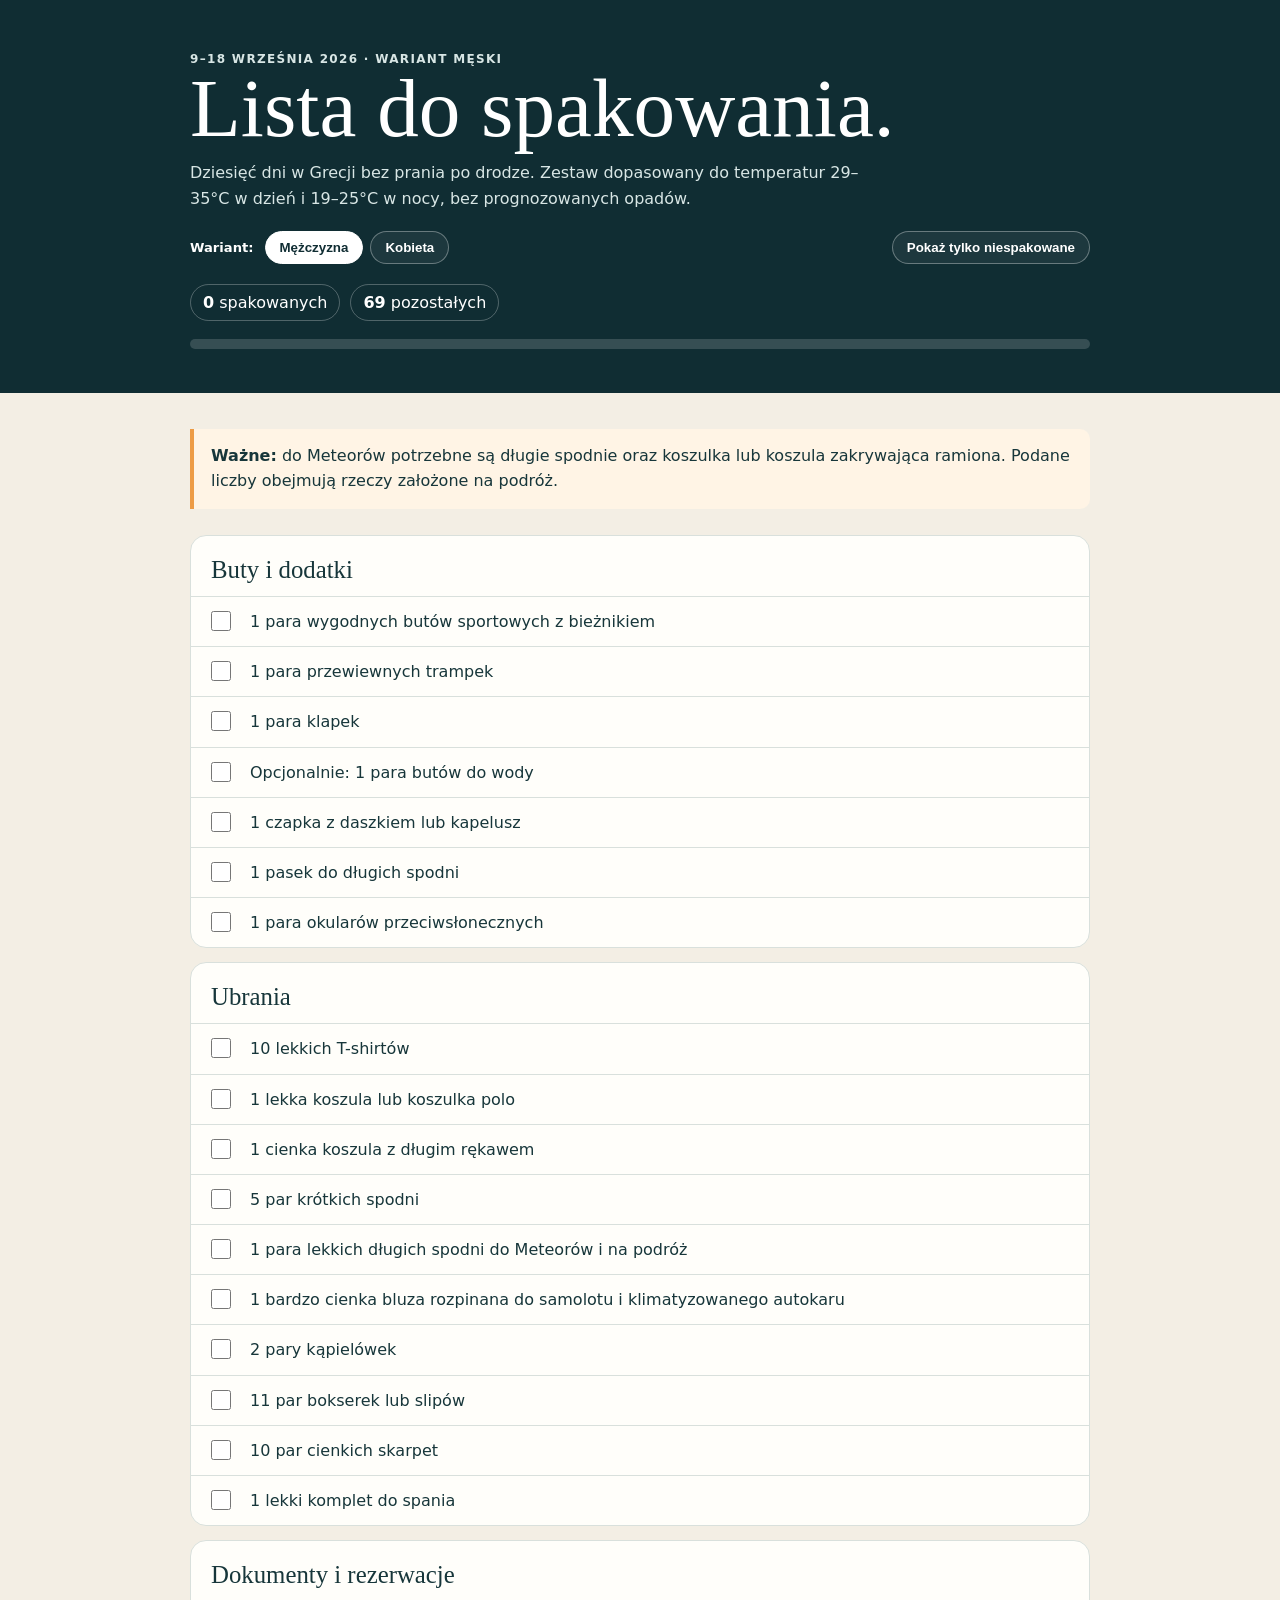
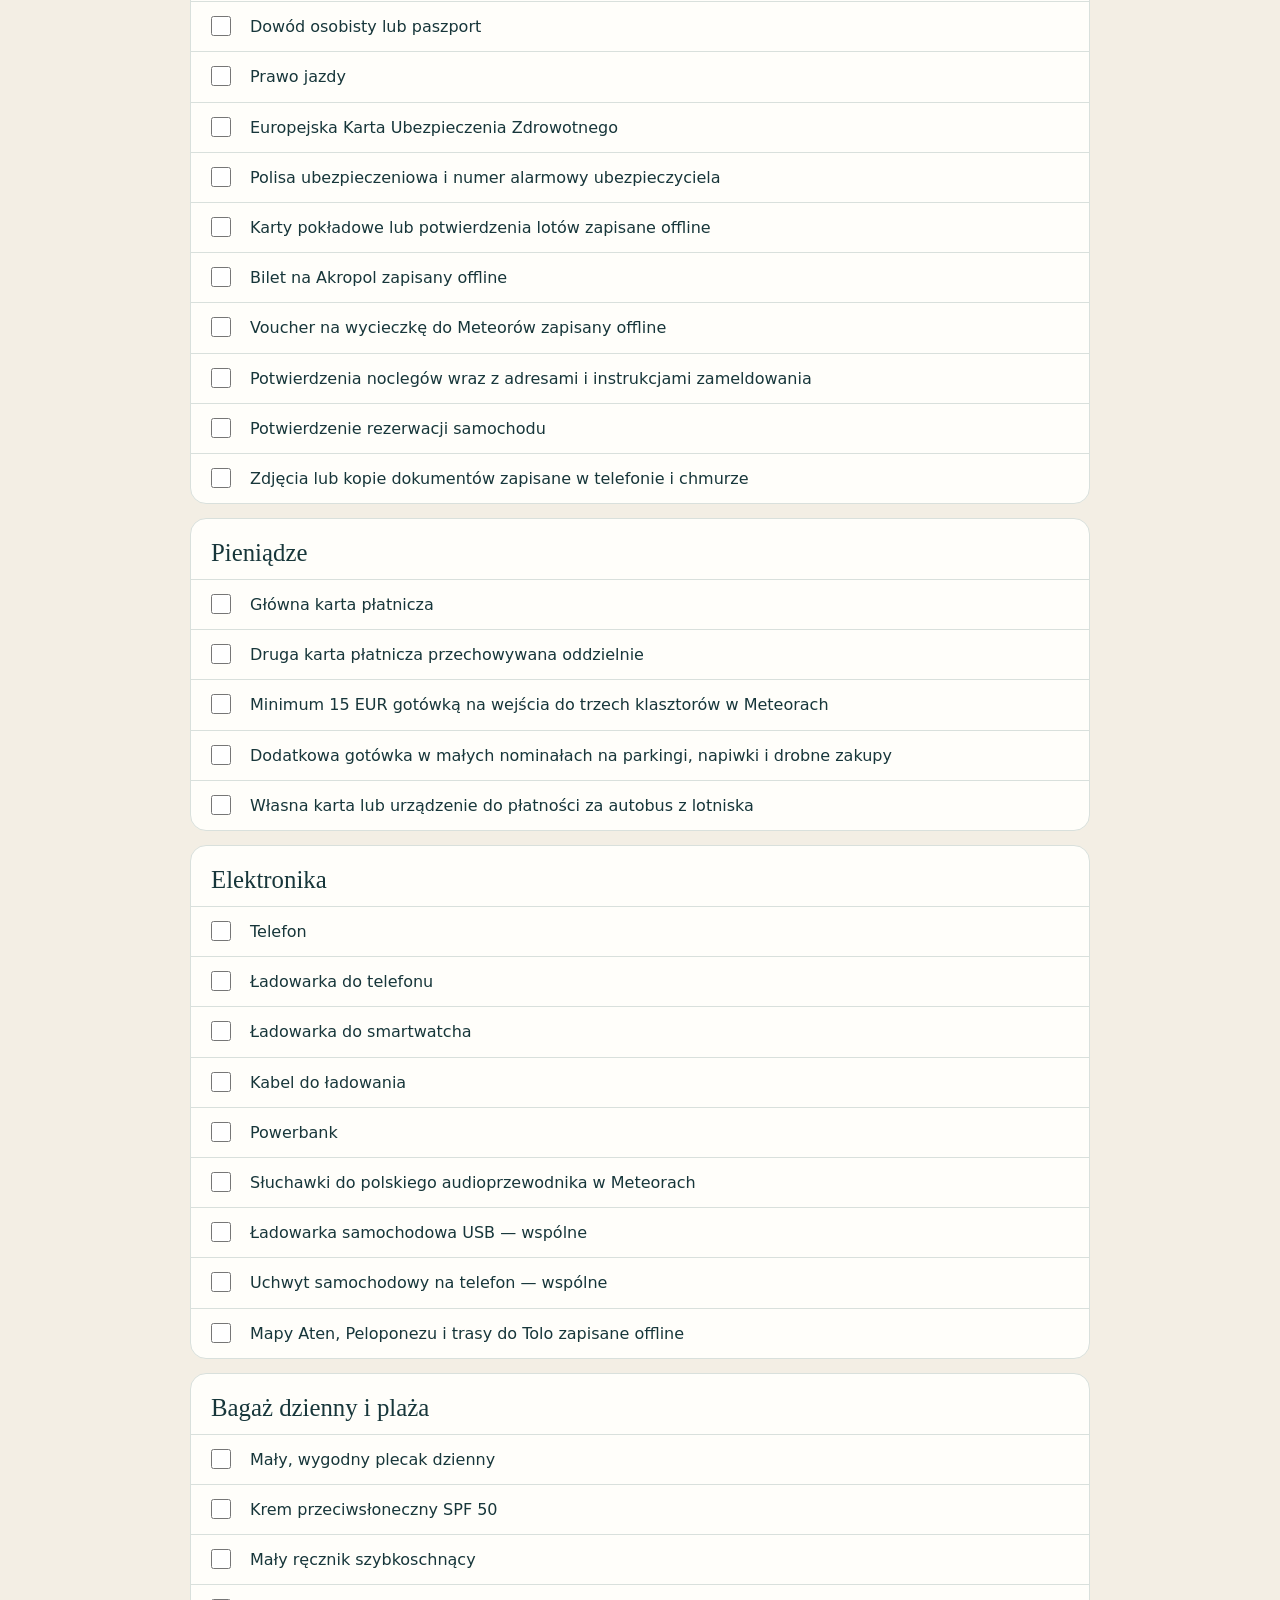
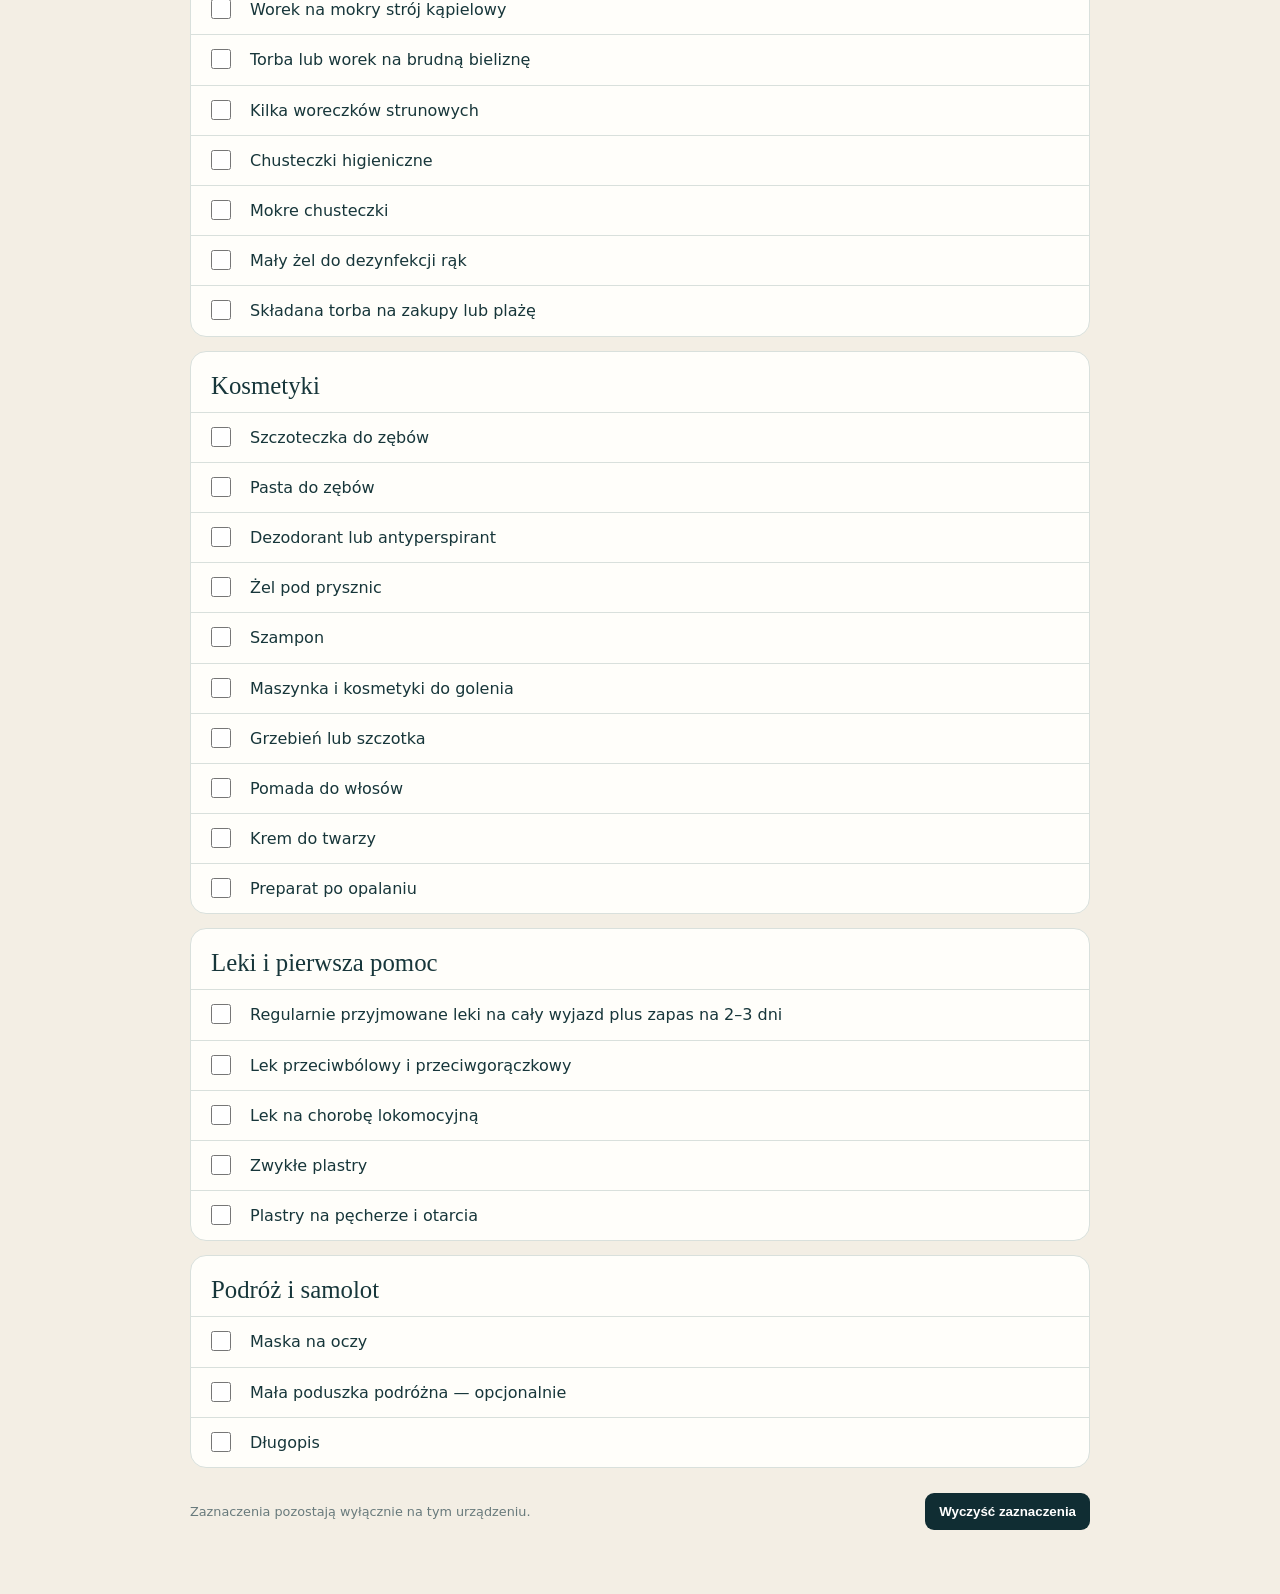
==== commit 01af9f59: "Add smartwatch charger to packing list" ====
--- a/checklist/index.html
+++ b/checklist/index.html
@@ -9,6 +9,7 @@
   <style>
     :root{--navy:#102d33;--sea:#176f7c;--sand:#f3eee4;--sun:#ed9b45;--ink:#17363a;--muted:#687a7c;--white:#fffefa;--line:#d9e0dc;font-family:Inter,ui-sans-serif,system-ui,-apple-system,"Segoe UI",sans-serif;color:var(--ink);background:var(--sand)}
     *{box-sizing:border-box}
+    [hidden]{display:none!important}
     body{margin:0;background:var(--sand)}
     .wrap{width:min(900px,calc(100% - 32px));margin:auto}
     .top{background:var(--navy);color:white;padding:50px 0 44px}
@@ -149,6 +150,7 @@
         <h2>Elektronika</h2>
         <label class="task"><input type="checkbox" data-task="phone"><span>Telefon</span></label>
         <label class="task"><input type="checkbox" data-task="phone-charger"><span>Ładowarka do telefonu</span></label>
+        <label class="task"><input type="checkbox" data-task="smartwatch-charger"><span>Ładowarka do smartwatcha</span></label>
         <label class="task"><input type="checkbox" data-task="charging-cable"><span>Kabel do ładowania</span></label>
         <label class="task"><input type="checkbox" data-task="powerbank"><span>Powerbank</span></label>
         <label class="task"><input type="checkbox" data-task="headphones"><span>Słuchawki do polskiego audioprzewodnika w Meteorach</span></label>
